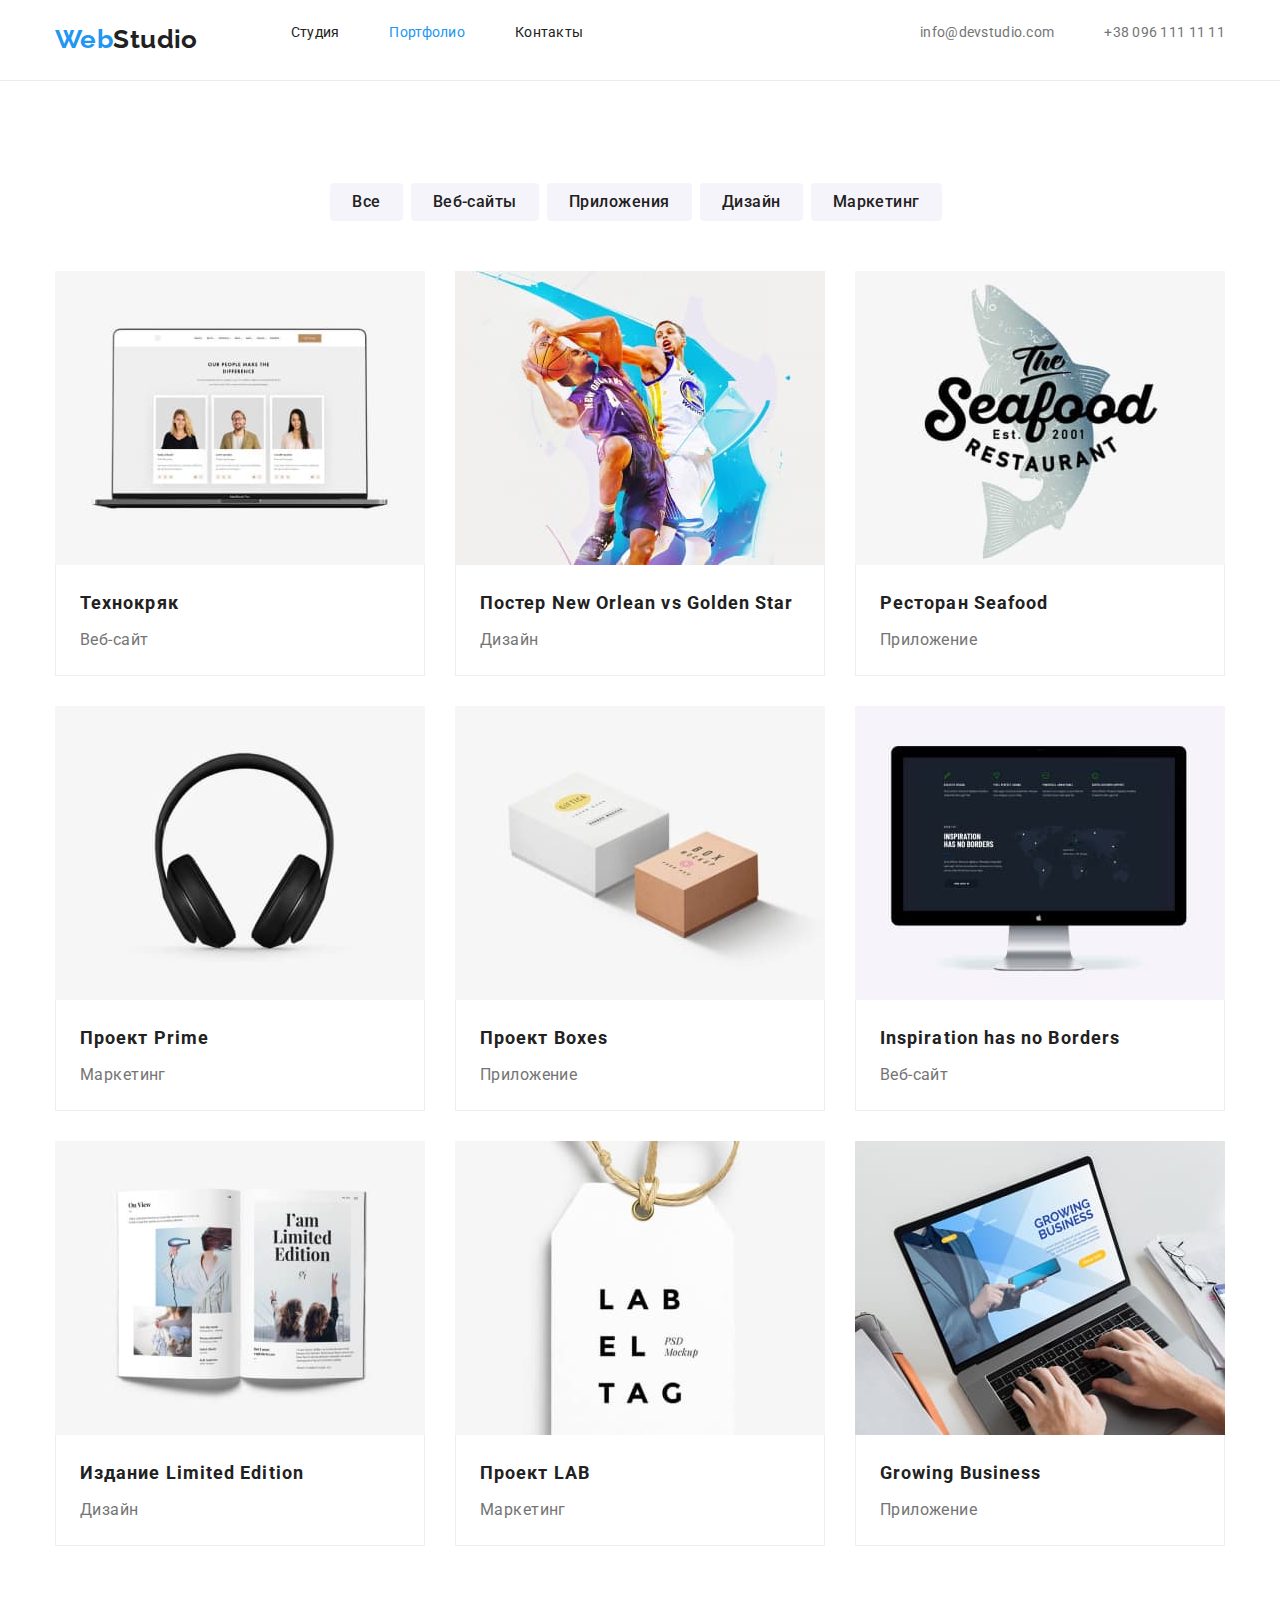
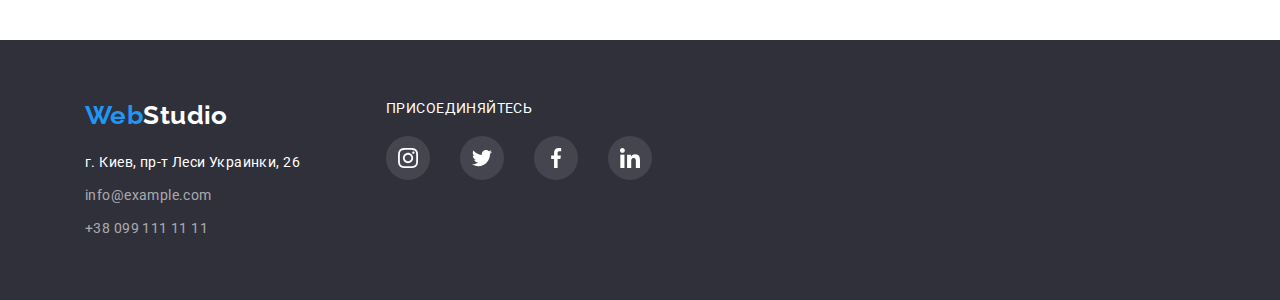
==== portfolio.html @ 3588bbca "вернула calc" ====
<!DOCTYPE html>
<html lang="ru">
  <head>
    <meta charset="UTF-8" />
    <meta name="viewport" content="width=device-width, initial-scale=1.0" />
    <title>WebStudio. Studio.</title>

    <!-- Подключаю шрифты проекта -->
    <link
      href="https://fonts.googleapis.com/css2?family=Raleway:wght@700&family=Roboto:wght@400;500;700;900&display=optional"
      rel="stylesheet"
    />

    <!-- Нормализатор из конспекта -->
    <link
      rel="stylesheet"
      href="https://cdnjs.cloudflare.com/ajax/libs/modern-normalize/0.7.0/modern-normalize.min.css"
    />

    <!-- Мой файл стилей -->
    <link rel="stylesheet" href="./css/styles.css" />
  </head>
  <body class="portfolio-page">
    <!--Верхняя линия-->
    <header class="section header">
      <div class="container flexbox">
        <nav class="studio-nav flexbox">
          <a href="" class="logo">
            <span class="logo-part-one">Web</span>Studio</a
          >

          <ul class="studio-list-page list flexbox">
            <li class="item">
              <a href="./index.html" class="link">Студия</a>
            </li>
            <li class="item">
              <a href="./portfolio.html" class="link current">Портфолио</a>
            </li>
            <li class="item">
              <a href="" class="link">Контакты</a>
            </li>
          </ul>
        </nav>
        <ul class="studio-list-contacts list flexbox">
          <li class="item">
            <a href="mailto:info@devstudio.com" class="link"
              >info@devstudio.com</a
            >
          </li>
          <li class="item">
            <a href="tel:+380961111111" class="link">+38 096 111 11 11</a>
          </li>
        </ul>
      </div>
    </header>
    <main>
      <section class="section portfolio">
        <!--  Позже скрыть заголовок этой секции-->
        <h1 class="nomargin">Портфолио</h1>
        <div class="container">
          <ul class="portfolio-filter list flexbox">
            <li><button type="button" class="button">Все</button></li>
            <li>
              <button type="button" class="button">Веб-сайты</button>
            </li>
            <li>
              <button type="button" class="button">Приложения</button>
            </li>
            <li><button type="button" class="button">Дизайн</button></li>
            <li>
              <button type="button" class="button">Маркетинг</button>
            </li>
          </ul>
          <!--Проекты-->
          <ul class="portfolio-list list flexbox">
            <li class="portfolio-card">
              <a href="" class="link">
                <div class="portfolio-card-image">
                  <img
                    src="./images/project1.jpg"
                    alt="Страница сайта Технокряк."
                    width="370"
                  />
                </div>
                <div class="portfolio-card-title">
                  <h2 class="title">Технокряк</h2>
                  <p class="text nomargin">Веб-сайт</p>
                </div>
              </a>
            </li>
            <li class="portfolio-card">
              <a href="" class="link">
                <div class="portfolio-card-image">
                  <img
                    src="./images/project2.jpg"
                    alt="Два игрока в баскетбол в прыжке."
                    width="370"
                  />
                </div>

                <div class="portfolio-card-title">
                  <h2 class="title">
                    Постер <span lang="en">New Orlean vs Golden Star</span>
                  </h2>

                  <p class="text nomargin">Дизайн</p>
                </div>
              </a>
            </li>
            <li class="portfolio-card">
              <a href="" class="link">
                <div class="portfolio-card-image">
                  <img
                    src="./images/project3.jpg"
                    alt="Логотип ресторана The Seafood."
                    width="370"
                  />
                </div>

                <div class="portfolio-card-title">
                  <h2 class="title">Ресторан <span lang="en">Seafood</span></h2>
                  <p class="text nomargin">Приложение</p>
                </div>
              </a>
            </li>
            <li class="portfolio-card">
              <a href="" class="link">
                <div class="portfolio-card-image">
                  <img src="./images/project4.jpg" alt="Наушники" width="370" />
                </div>

                <div class="portfolio-card-title">
                  <h2 class="title">Проект <span lang="en">Prime</span></h2>
                  <p class="text nomargin">Маркетинг</p>
                </div>
              </a>
            </li>
            <li class="portfolio-card">
              <a href="" class="link">
                <div class="portfolio-card-image">
                  <img
                    src="./images/project5.jpg"
                    alt="Две коробки."
                    width="370"
                  />
                </div>

                <div class="portfolio-card-title">
                  <h2 class="title">Проект <span lang="en">Boxes</span></h2>

                  <p class="text nomargin">Приложение</p>
                </div>
              </a>
            </li>
            <li class="portfolio-card">
              <a href="" class="link">
                <div class="portfolio-card-image">
                  <img
                    src="./images/project6.jpg"
                    alt="Компьютер."
                    width="370"
                  />
                </div>

                <div class="portfolio-card-title">
                  <h2 class="title" lang="en">Inspiration has no Borders</h2>
                  <p class="text nomargin">Веб-сайт</p>
                </div>
              </a>
            </li>
            <li class="portfolio-card">
              <a href="" class="link">
                <div class="portfolio-card-image">
                  <img
                    src="./images/project7.jpg"
                    alt="Разворот журнала."
                    width="370"
                  />
                </div>

                <div class="portfolio-card-title">
                  <h2 class="title">
                    Издание <span lang="en">Limited Edition</span>
                  </h2>
                  <p class="text nomargin">Дизайн</p>
                </div>
              </a>
            </li>
            <li class="portfolio-card">
              <a href="" class="link">
                <div class="portfolio-card-image">
                  <img src="./images/project8.jpg" alt="Бирка." width="370" />
                </div>

                <div class="portfolio-card-title">
                  <h2 class="title">Проект <span lang="en">LAB</span></h2>

                  <p class="text nomargin">Маркетинг</p>
                </div>
              </a>
            </li>
            <li class="portfolio-card">
              <a href="" class="link">
                <div class="portfolio-card-image">
                  <img
                    src="./images/project9.jpg"
                    alt="Ноутбук со стартовой страницей сайта"
                    width="370"
                  />
                </div>

                <div class="portfolio-card-title">
                  <h2 class="title" lang="en">Growing Business</h2>
                  <p class="text nomargin">Приложение</p>
                </div>
              </a>
            </li>
          </ul>
        </div>
      </section>
    </main>
    <footer class="section footer">
      <div class="container">
        <div class="footer-contacts">
          <a href="" class="logo link">
            <span class="logo-part-one">Web</span
            ><span class="logo-part-two">Studio</span></a
          >

          <address class="footer-address">
            <p class="address-mail">г. Киев, пр-т Леси Украинки, 26</p>
            <a href="mailto:info@example.com" class="address-email link"
              >info@example.com
            </a>
            <a href="tel:+380991111111" class="address-tel link"
              >+38 099 111 11 11</a
            >
          </address>
        </div>
        <div class="footer-social">
          <p class="nomargin text">Присоединяйтесь</p>
          <ul class="social-list list">
            <li class="sosial-item"></li>
            <li class="sosial-item"></li>
            <li class="sosial-item"></li>
            <li class="sosial-item"></li>
          </ul>
        </div>
      </div>
    </footer>
  </body>
</html>
---- css/styles.css ----
/* Делаю пока все во одном файле, позже по необходимости могу разделить на общий и постраничные файлы css */

/* текст цвет основной #757575 */
/* текст цвет заголовков #212121 */
/* текст цвет акцент #2196F3 */
/* текст цвет белый #FFFFFF*/
/* фон основной белый #FFFFFF */
/* фон серый  #F5F4FA */
/* фон акцент #2196F3 */
/* фон секции шапка, подвал #2F303A */
/* цвета логотипа #000000  #2196F3 #FFFFFF */

/* Шрифты: все normal
/* Roboto 400, 500, 700, 900  */
/* Raleway 700 */
/* letter-spacing: 0.03em общий текст*/
/* letter-spacing: 0.02em навигация  */
/* letter-spacing: 0.06em секция шапки */
:root {
  --text-main: #757575;
  --text-header: #212121;
  --text-accent: #2196f3;
  --text-white: #ffffff;
  --text-address: rgba(255, 255, 255, 0.6);
  --bgd-primary: #ffffff;
  --bgd-second: #f5f4fa;
  --bgd-accent: #2196f3;
  --bgd-border: #eeeeee;
  --bgd-line: #ececec;
  --bgd-header-footer: #2f303a;
  --bdg-social: rgba(255, 255, 255, 0.1);
}
/* Пока отдельно указала белый цвет  для фона и для текста */
/* Разные переменные, если нужно будет поменять переменную цвета текста, не затронет цвет фона и наоборот */

/* Общие параметры на страницах index.html, protfolio.html */

/* Убираем у всех img специфические зазоры */
img {
  display: block;
  max-width: 100%;
  height: auto;
}

/* Убираем символы списка и паддинги списков*/
.list {
  list-style: none;
  padding: 0px;
  margin: 0px;
}

/* Убираю подчеркивания под ссылками */
.link {
  text-decoration: none;
  margin: 0px;
}

/* Убираем марджины у списков, заголовков, ссылках, адресах по классу nomargin */
.nomargin,
.title {
  margin: 0px;
}

/* Параметры для контейнеров верхней линии */

.flexbox {
  display: flex;
  flex-wrap: wrap;
  /* align-items: center; */
  /* justify-content: space-between; */
}

/* Марджины для секций и центрирование */
.section {
  margin-left: auto;
  margin-right: auto;
  text-align: center;
}

/* Параметры основного контейнера макета */

.container {
  width: 1200px;
  margin-left: auto;
  margin-right: auto;
  padding-left: 15px;
  padding-right: 15px;

  /* outline: 2px solid tomato !important; */
}

/* Доп.параметры для контейнера футтера */
.footer {
  padding-top: 60px;
  padding-left: 60px;
}

/* Доп.параметры для контейнера шапки */
.header > .container {
  padding-top: 24px;
  padding-bottom: 25px;
}

/* Общие параметры для страниц index и portfolio */
.studio-page,
.portfolio-page {
  font-family: Roboto, sans-serif;
  font-style: normal;
  font-size: 14px;
  color: var(--text-main);
  letter-spacing: 0.03em;
}

/* Параметры фона секций шапка и подвал */
.primary,
.footer {
  background-color: var(--bgd-header-footer);
}

/* Паддинги для секций */
.features,
.team,
.portfolio {
  padding-top: 94px;
  padding-bottom: 94px;
}

/* Паддинг секции "Чем мы занимаемся" */
.activity {
  padding-bottom: 94px;
}
/*ставлю на 24px (высота заголовка h1) меньше верхний паддинг */
/* так как расстояние между секциями должно быть 94px и делаю цвет таких загоовков в цвет фона */
.portfolio {
  padding-top: 70px;
  border-top: 1px solid var(--bgd-line);
}
/* ставлю на 41px (высота заголовка h1) меньше верхний паддинг */
/* так как расстояние между секциями должно быть 94px  и делаю цвет таких загоовков в цвет фона */
.features {
  padding-top: 53px;
}

/* Есть линия на странице портфолио между Верхней линией и Шапкой, как ограничить ее длину без этого параметра */
.header,
.primary,
.team,
.footer,
.portfolio {
  max-width: 1600px;
}

/* Правый марджин между логотипом и ссылками на страницы в основном nav */
.studio-nav .logo {
  margin-right: 93px;
}

/* Правые марджины внутри списков из nav и списка контактов */
.studio-list-page > .item:not(:last-child),
.studio-list-contacts > .item:not(:last-child) {
  margin-right: 50px;
}

/* Параметры заголовков h2 страницы index.html*/
.title {
  color: var(--text-header);
  font-weight: bold;
  font-size: 36px;
  line-height: 1.16;
}

/* Параметры логотипа */
.logo {
  margin: 0px;
  font-family: Raleway, sans-serif;
  color: var(--text-header);
  font-weight: 700;
  font-size: 26px;
  line-height: 1.19;
  text-decoration: none;
}

/* Цвет первой части логотипа */
.logo-part-one {
  color: var(--text-accent);
}

/* Цвет второй части логотипа для футтера */
.logo-part-two {
  color: var(--text-white);
}

/* Параметры ссылок навигации по сайту */
.studio-list-page .link {
  color: var(--text-header);
}

/* Параметры ссылок для обратной связи */
.studio-list-contacts .link {
  color: var(--text-main);
}

/* Общие параметры для двух списков верхней линии */
.studio-list-page,
.studio-list-contacts {
  letter-spacing: 0.02em;
}

/*  hover и focus для ссылок навигации по сайту*/
.header .link.current,
.header .link:hover,
.header .link:focus {
  color: var(--text-accent);
}

/* Параметры секции Шапка */
.primary {
  margin-top: 0px;
  margin-bottom: 0px;
  padding: 200px 0px;

  height: 600px;
  background-image: linear-gradient(
      to right,
      rgba(47, 48, 58, 0.4),
      rgba(47, 48, 58, 0.4)
    ),
    url('../images/primary.jpg');
}

/* Параметры заголовка h1 на странице Studio */
.primary > .title {
  margin-bottom: 30px;

  color: var(--text-white);
  font-weight: 900;
  font-size: 44px;
  line-height: 1.36;
  letter-spacing: 0.06em;

  text-transform: uppercase;
}

/* Параметры кнопки в секции Шапка*/
.primary-button {
  padding: 10px;
  min-width: 200px;
  color: var(--text-white);
  font-family: inherit;
  font-weight: 700;
  font-size: 16px;
  line-height: 1.87;
  letter-spacing: 0.06em;

  border: none;
  border-radius: 4px;
  background-color: var(--bgd-accent);
  cursor: pointer;
}

.features-list,
.header .flexbox {
  justify-content: space-between;
}

/* Параметры заголовка h2 в секции Особенности для того, чтобы скрыть */
.features > .title {
  color: var(--text-white);
}

.features-card > .title {
  margin-bottom: 10px;

  color: var(--text-header);
  font-weight: bold;
  font-size: 14px;
  line-height: 1.14;
  text-transform: uppercase;
}

/* Параметры пункта списка Особенности */
.features-card {
  /* width: 270px; */
  width: calc((100% - 30px * 3) / 4);
  text-align: start;
  line-height: 1.71;
}
.features-card::before {
  display: block;
  content: '';
  height: 120px;
  margin-bottom: 30px;
  background-repeat: no-repeat;
  background-position: center;
  background-color: var(--bgd-second);
}

.features-card:nth-child(1)::before {
  background-image: url(../images/feature1.svg);
}
.features-card:nth-child(2)::before {
  background-image: url(../images/feature2.svg);
}
.features-card:nth-child(3)::before {
  background-image: url(../images/feature3.svg);
}
.features-card:nth-child(4)::before {
  background-image: url(../images/feature4.svg);
}

/* Параметры списка секции Чем мы занимаемся */
.activity-list {
  align-items: flex-end;
}

/* Параметры заголовка в секции Чем мы занимаемся */
.activity .title {
  margin-bottom: 50px;
}

/* Параметры пункта списка  в секции Чем мы занимаемся */
.activity-card {
  width: 370px;
  height: 294px;
}

.activity-card:not(:nth-child(3n)) {
  margin-right: 30px;
}

/* Параметры секции Наша команда */
.team {
  background-color: var(--bgd-second);
}

/* Параметры заголовка в секции Наша команда */
.team .title {
  margin-bottom: 50px;
}

/* Контейнер для подписей в пунктах - карточках Наша команда */
.team-card-title {
  padding-top: 30px;
  padding-bottom: 30px;
}

/* Параметры пунктов в списке секции Наша команда */
.team-card {
  width: calc((100% - 30px * 3) / 4);
  height: 368px;

  text-align: center;
  background-color: var(--bgd-primary);
  border-radius: 0px 0px 4px 4px;
}

.team-card:not(:nth-child(4n)) {
  margin-right: 30px;
}

/*Параметры заголовка под фото членов команды  */
.team-card-title > .title {
  margin-bottom: 10px;

  color: var(--text-header);
  font-weight: 500;
  font-size: 16px;
  line-height: 1.19;
}

/* Параметры для записи - должности члена команды */
.team-card-title > .text {
  color: var(--text-main);
  font-weight: normal;
  font-size: 16px;
  line-height: 1.19;
}

/* Футтер пока не делаю флексом, пока нет остального конента в нем */
/* Параметры для строк адреса */
.footer .container,
.social-list {
  display: flex;
}

.address-mail {
  margin-top: 0px;
  margin-bottom: 9px;

  color: var(--text-white);
  font-style: normal;
  font-weight: 400;
  line-height: 1.71;
}

.address-email,
.address-tel {
  display: block;

  color: var(--text-address);
  font-style: normal;
  font-weight: 400;
  line-height: 1.71;
}

.address-email {
  margin-bottom: 9px;
}
/* Паддинг для футтера */
.footer {
  padding-top: 60px;
  padding-bottom: 60px;
  text-align: start;
}

.footer .logo {
  display: block;
  margin-bottom: 20px;
}

.footer-contacts {
  min-width: 231px;
  margin-right: 70px;
}

.footer-social > .text {
  color: var(--text-white);
  text-transform: uppercase;
  margin-bottom: 20px;
}

.sosial-item::after {
  display: inline-block;
  margin-right: 30px;
  content: '';
  height: 44px;
  width: 44px;
  background-color: var(--bdg-social);
  border-radius: 50%;
  background-repeat: no-repeat;
  background-position: center;
}

.sosial-item:nth-child(1)::after {
  background-image: url(../images/instagram.svg);
}
.sosial-item:nth-child(2)::after {
  background-image: url(../images/twitter.svg);
}
.sosial-item:nth-child(3)::after {
  background-image: url(../images/facebook.svg);
}
.sosial-item:nth-child(4)::after {
  background-image: url(../images/linkedin.svg);
}

.sosial-item:not(:nth-last-child()) {
  margin-right: 10px;
}
/* Параметры для страницы портфолио */
.portfolio-filter {
  justify-content: center;
}

/* Делаю многострочный флекс-контейнер */
.portfolio-list {
  flex-wrap: wrap;
}

/* Марджины и паддинги для пунктов списка фильтров в верхней части секции Портфолио*/
.portfolio-filter {
  margin-bottom: 34px;
  margin-right: auto;
  margin-left: auto;
  padding-bottom: 16px;
  /* cursor: pointer; */
}

/* Марджины для сетки многострочного контейнера */
.portfolio-card:not(:nth-child(3n)) {
  margin-right: 30px;
}
.portfolio-card:not(:nth-last-child(-n + 3)) {
  margin-bottom: 30px;
}

/* Отностительные размеры для пуктов контейнера */
.portfolio-card {
  width: calc((100% - 2 * 30px) / 3);
  /* width: 370px; */
}

/* Параметры конопок-фильтров в портфолио  */
.portfolio-filter .button {
  align-items: flex-start;
  margin-right: 8px;
  padding: 6px 22px;

  color: var(--text-header);
  font-weight: 500;
  font-size: 16px;
  line-height: 1.62;
  letter-spacing: 0.03em;
  text-align: center;

  background-color: var(--bgd-second);
  border: none;
  border-radius: 4px;
  cursor: pointer;
}

.portfolio-filter .button:hover,
.portfolio-filter .button:focus {
  color: var(--text-white);
  background-color: var(--bgd-accent);
}

/* Заголовки под карточками в списке Портфолио */
.portfolio-card .title {
  margin-bottom: 4px;

  color: var(--text-header);
  font-weight: 700;
  font-size: 18px;
  line-height: 2;
  letter-spacing: 0.06em;
}

/* Скрываем заголовок секции Портфолио цветом в фон */
.portfolio h1 {
  color: var(--text-white);
}

/* Делаю бордер для части карточки */
.portfolio-card-title {
  padding: 20px 24px;
  border-right: 1px solid var(--bgd-border);
  border-bottom: 1px solid var(--bgd-border);
  border-left: 1px solid var(--bgd-border);

  text-align: left;
  /* outline: 2px solid red !important; */
}

/*  Параметры пунктов фильтров для портфолио */
.portfolio-card-title .text {
  color: var(--text-main);
  font-weight: 400;
  font-size: 16px;
  line-height: 1.87;
}

/* ...........Для тестирования.................. */
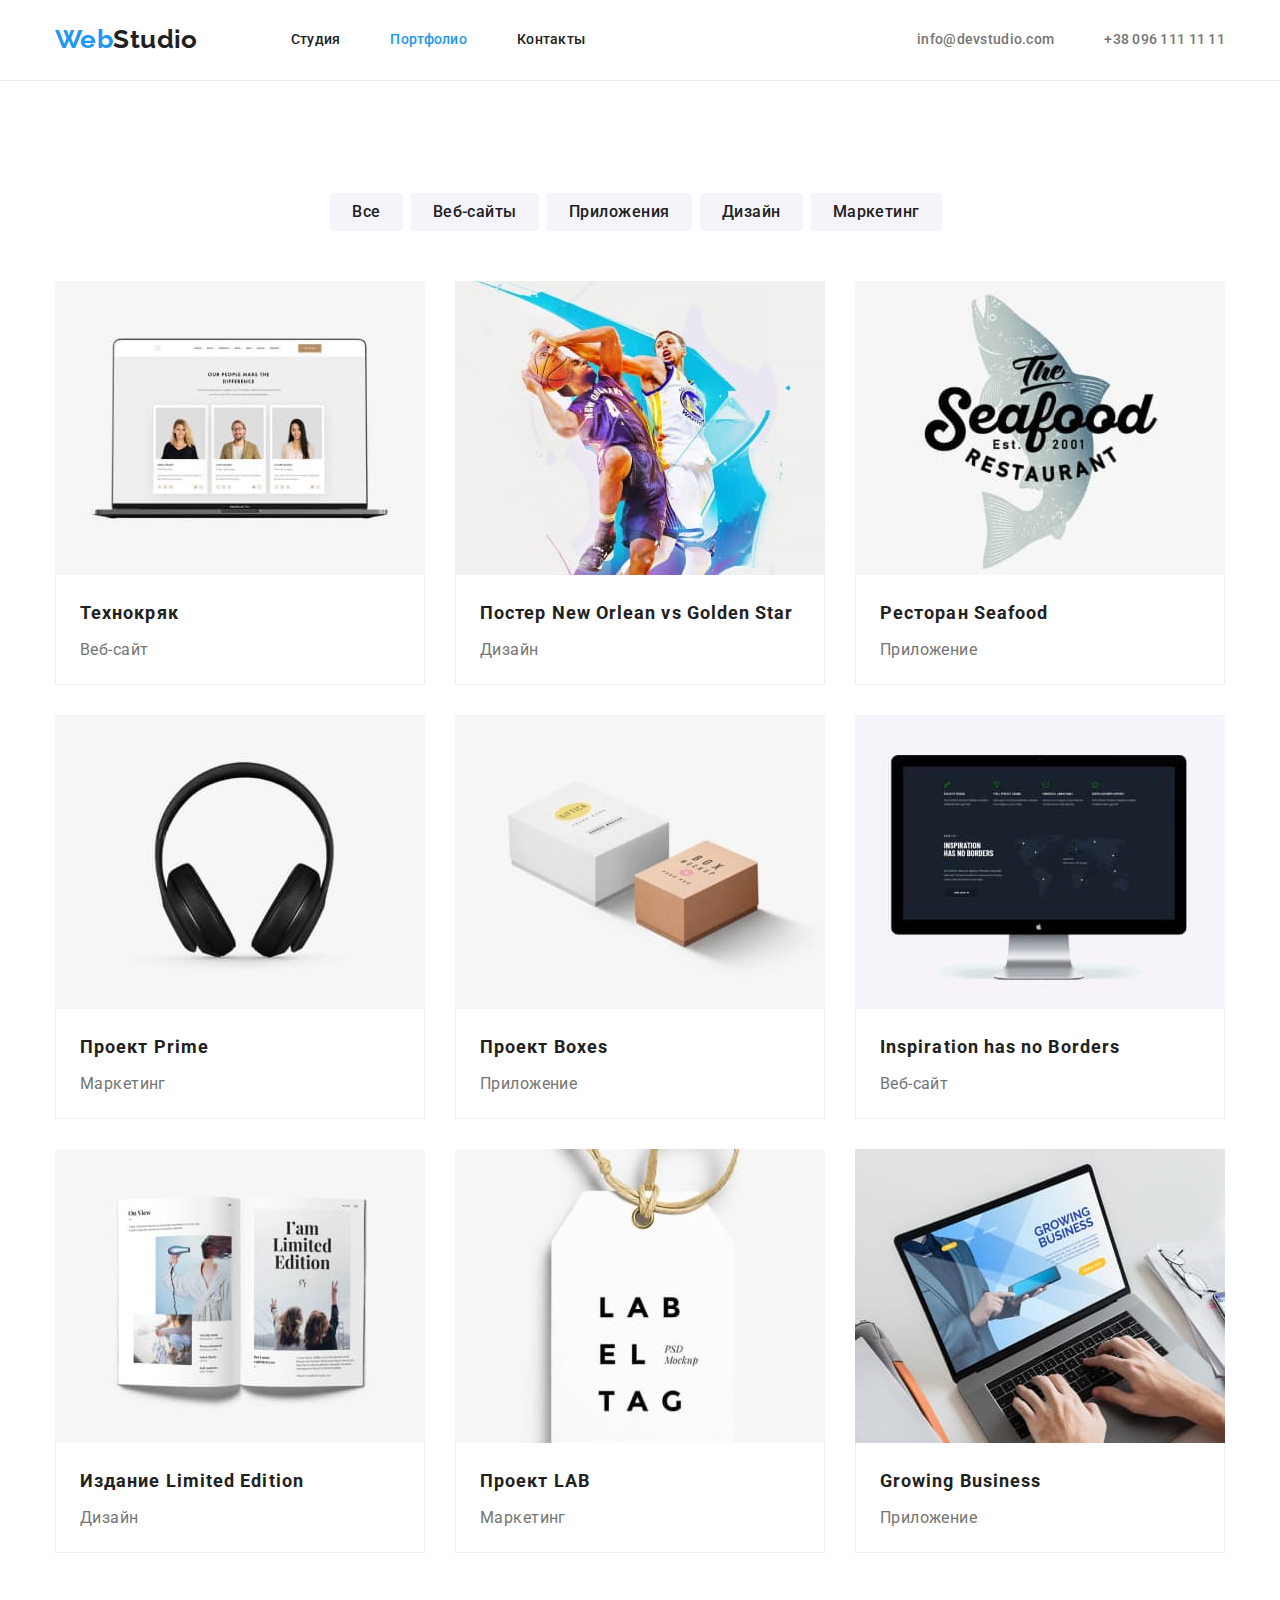
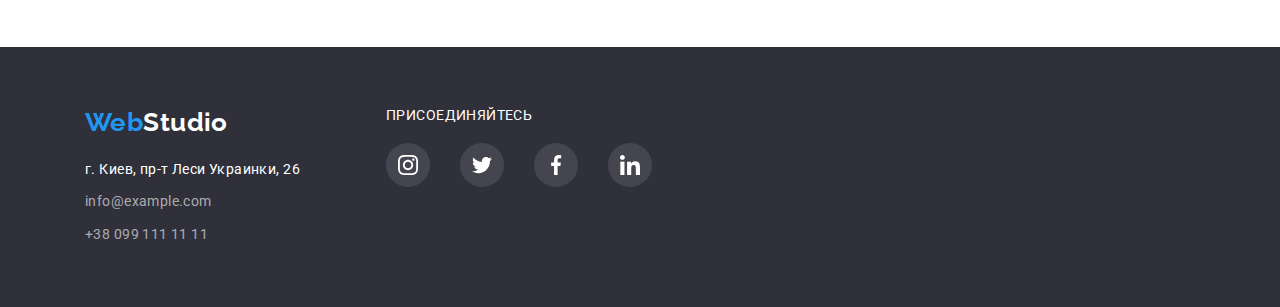
==== commit e14c899e: "убрала сбои в цетрировании при изменении  ширины контейнера" ====
--- a/portfolio.html
+++ b/portfolio.html
@@ -56,7 +56,7 @@
     <main>
       <section class="section portfolio">
         <!--  Позже скрыть заголовок этой секции-->
-        <h1 class="nomargin">Портфолио</h1>
+        <h1 class="title nomargin">Портфолио</h1>
         <div class="container">
           <ul class="portfolio-filter list flexbox">
             <li><button type="button" class="button">Все</button></li>
--- a/css/styles.css
+++ b/css/styles.css
@@ -66,8 +66,10 @@
 .flexbox {
   display: flex;
   flex-wrap: wrap;
-  /* align-items: center; */
-  /* justify-content: space-between; */
+}
+
+.header .flexbox {
+  align-items: center;
 }
 
 /* Марджины для секций и центрирование */
@@ -85,8 +87,6 @@
   margin-right: auto;
   padding-left: 15px;
   padding-right: 15px;
-
-  /* outline: 2px solid tomato !important; */
 }
 
 /* Доп.параметры для контейнера футтера */
@@ -141,13 +141,10 @@
   padding-top: 53px;
 }
 
-/* Есть линия на странице портфолио между Верхней линией и Шапкой, как ограничить ее длину без этого параметра */
-.header,
-.primary,
-.team,
-.footer,
-.portfolio {
+.background {
   max-width: 1600px;
+  margin-right: auto;
+  margin-left: auto;
 }
 
 /* Правый марджин между логотипом и ссылками на страницы в основном nav */
@@ -204,6 +201,7 @@
 .studio-list-page,
 .studio-list-contacts {
   letter-spacing: 0.02em;
+  font-weight: 500;
 }
 
 /*  hover и focus для ссылок навигации по сайту*/
@@ -214,7 +212,7 @@
 }
 
 /* Параметры секции Шапка */
-.primary {
+.background {
   margin-top: 0px;
   margin-bottom: 0px;
   padding: 200px 0px;
@@ -229,7 +227,7 @@
 }
 
 /* Параметры заголовка h1 на странице Studio */
-.primary > .title {
+.primary .title {
   margin-bottom: 30px;
 
   color: var(--text-white);
@@ -242,7 +240,7 @@
 }
 
 /* Параметры кнопки в секции Шапка*/
-.primary-button {
+.primary .button {
   padding: 10px;
   min-width: 200px;
   color: var(--text-white);
@@ -319,9 +317,12 @@
 }
 
 /* Параметры пункта списка  в секции Чем мы занимаемся */
+/* Делаю центрирование img в div, важно при использовании*/
+/* calc для изменения ширины основного контейнера */
 .activity-card {
-  width: 370px;
-  height: 294px;
+  display: flex;
+  justify-content: center;
+  width: calc((100% - 30px * 2) / 3);
 }
 
 .activity-card:not(:nth-child(3n)) {
@@ -334,10 +335,14 @@
 }
 
 /* Параметры заголовка в секции Наша команда */
-.team .title {
+.team .containter > .title {
   margin-bottom: 50px;
 }
 
+.team-card-image {
+  display: flex;
+  justify-content: center;
+}
 /* Контейнер для подписей в пунктах - карточках Наша команда */
 .team-card-title {
   padding-top: 30px;
@@ -347,8 +352,6 @@
 /* Параметры пунктов в списке секции Наша команда */
 .team-card {
   width: calc((100% - 30px * 3) / 4);
-  height: 368px;
-
   text-align: center;
   background-color: var(--bgd-primary);
   border-radius: 0px 0px 4px 4px;
@@ -376,8 +379,6 @@
   line-height: 1.19;
 }
 
-/* Футтер пока не делаю флексом, пока нет остального конента в нем */
-/* Параметры для строк адреса */
 .footer .container,
 .social-list {
   display: flex;
@@ -476,20 +477,6 @@
   /* cursor: pointer; */
 }
 
-/* Марджины для сетки многострочного контейнера */
-.portfolio-card:not(:nth-child(3n)) {
-  margin-right: 30px;
-}
-.portfolio-card:not(:nth-last-child(-n + 3)) {
-  margin-bottom: 30px;
-}
-
-/* Отностительные размеры для пуктов контейнера */
-.portfolio-card {
-  width: calc((100% - 2 * 30px) / 3);
-  /* width: 370px; */
-}
-
 /* Параметры конопок-фильтров в портфолио  */
 .portfolio-filter .button {
   align-items: flex-start;
@@ -515,6 +502,21 @@
   background-color: var(--bgd-accent);
 }
 
+/* Марджины для сетки многострочного контейнера */
+.portfolio-card:not(:nth-child(3n)) {
+  margin-right: 30px;
+}
+.portfolio-card:not(:nth-last-child(-n + 3)) {
+  margin-bottom: 30px;
+}
+
+/* Размеры для карточки портфолио */
+/* Без фиксированной высоты при добавлении новой карточки меняется размер в последнем ряду */
+.portfolio-card {
+  width: calc((100% - 2 * 30px) / 3);
+  height: 404px;
+}
+
 /* Заголовки под карточками в списке Портфолио */
 .portfolio-card .title {
   margin-bottom: 4px;
@@ -527,8 +529,15 @@
 }
 
 /* Скрываем заголовок секции Портфолио цветом в фон */
-.portfolio h1 {
-  color: var(--text-white);
+.portfolio > .title {
+  color: var(--text-white);
+}
+
+/* Делаю центрирование img в div, важно при использовании calc для изменения
+ ширины основного контейнера */
+.portfolio-card-image {
+  display: flex;
+  justify-content: center;
 }
 
 /* Делаю бордер для части карточки */
@@ -539,7 +548,6 @@
   border-left: 1px solid var(--bgd-border);
 
   text-align: left;
-  /* outline: 2px solid red !important; */
 }
 
 /*  Параметры пунктов фильтров для портфолио */
@@ -551,3 +559,11 @@
 }
 
 /* ...........Для тестирования.................. */
+
+/* .container,
+.features-card,
+.team-card,
+.activity-card,
+.portfolio-card {
+  outline: 2px solid green !important;
+} */
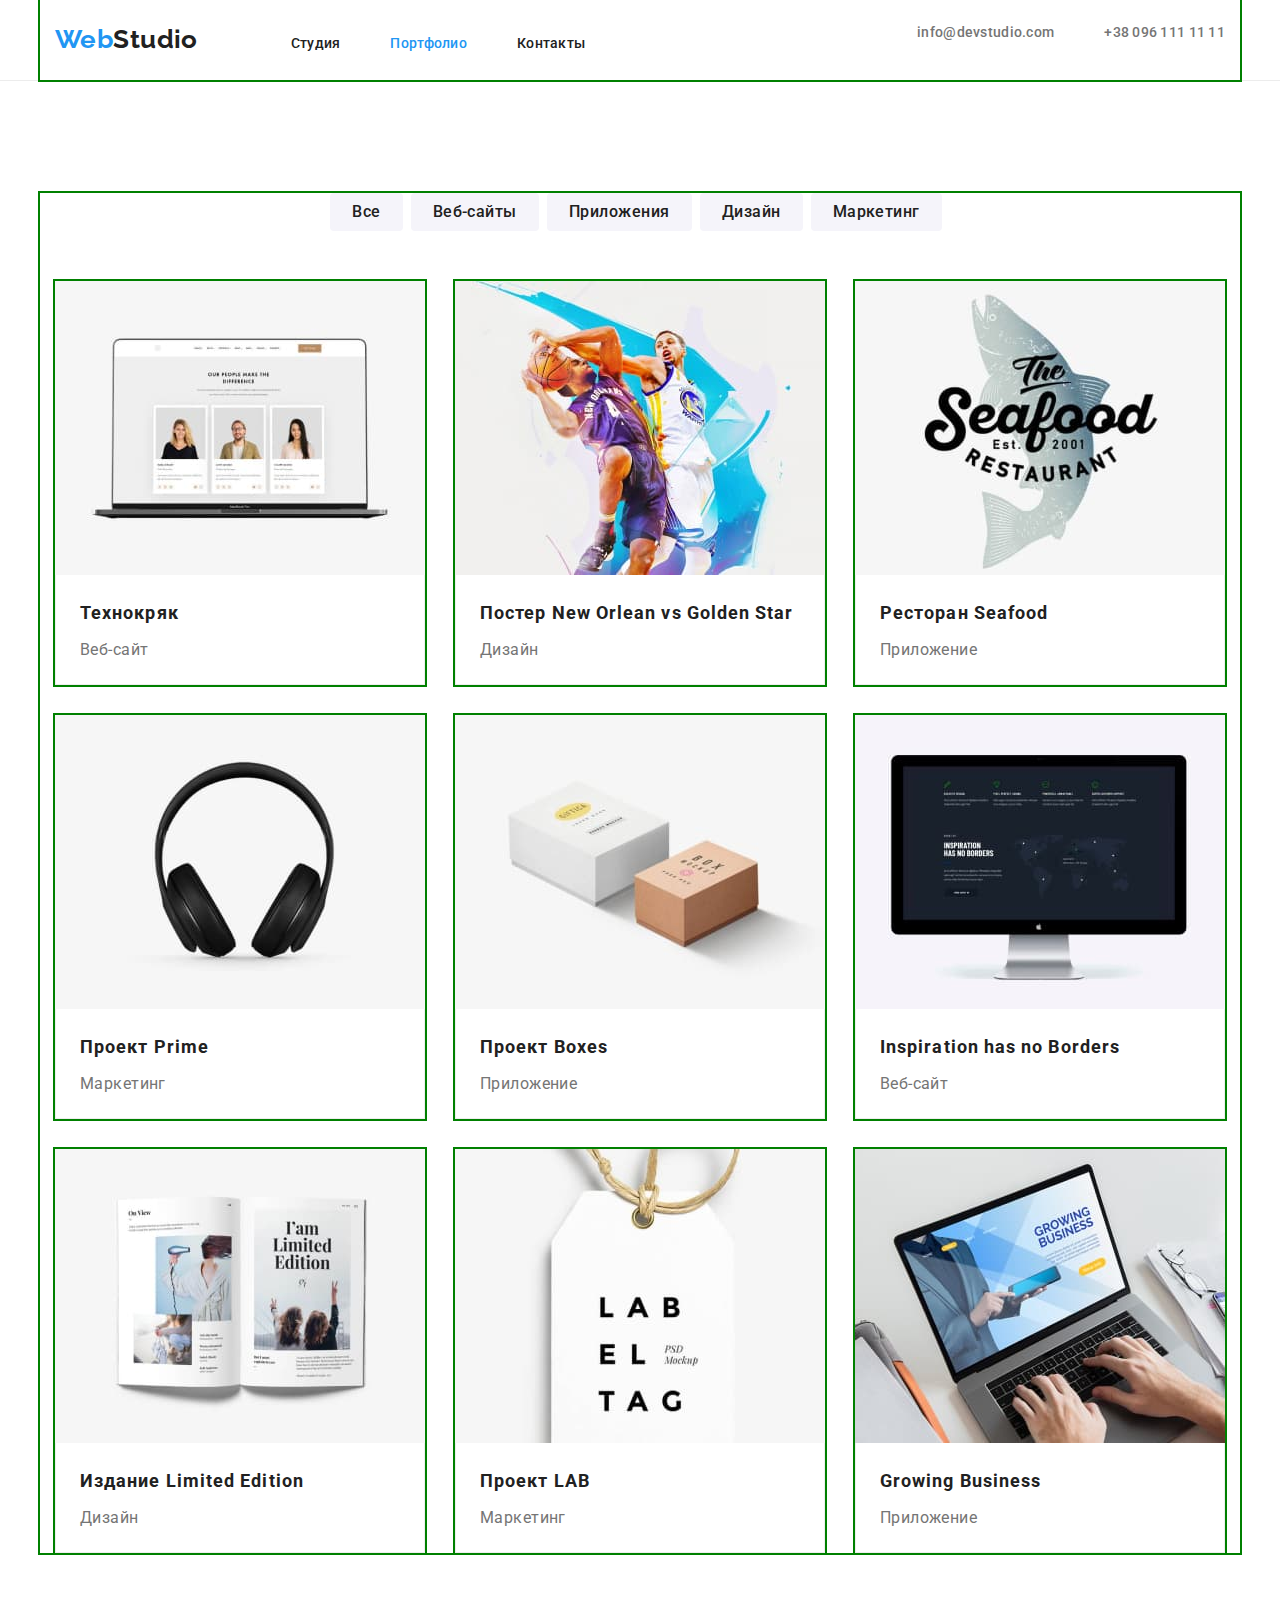
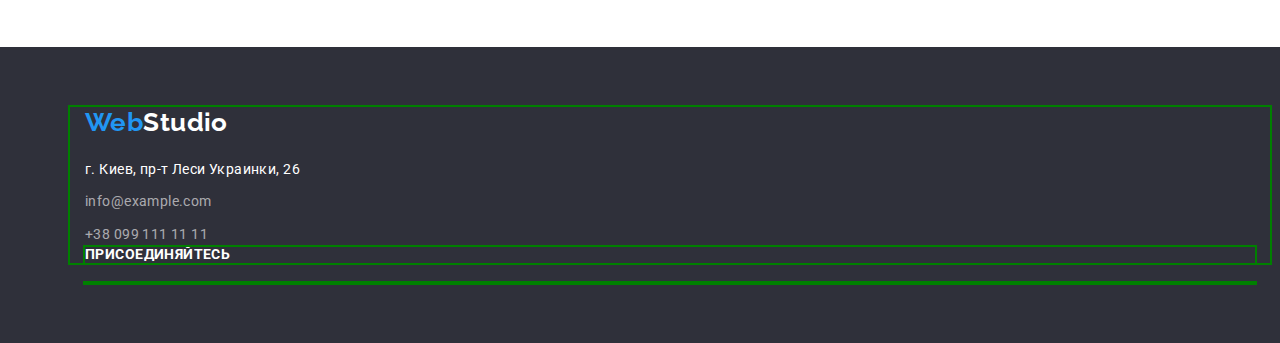
==== commit 17fbb62a: "часть векторной графики" ====
--- a/portfolio.html
+++ b/portfolio.html
@@ -72,7 +72,7 @@
             </li>
           </ul>
           <!--Проекты-->
-          <ul class="portfolio-list list flexbox">
+          <ul class="list portfolio-list flexbox wrap">
             <li class="portfolio-card">
               <a href="" class="link">
                 <div class="portfolio-card-image">
@@ -240,10 +240,10 @@
         <div class="footer-social">
           <p class="nomargin text">Присоединяйтесь</p>
           <ul class="social-list list">
-            <li class="sosial-item"></li>
-            <li class="sosial-item"></li>
-            <li class="sosial-item"></li>
-            <li class="sosial-item"></li>
+            <li class="social-item"></li>
+            <li class="social-item"></li>
+            <li class="social-item"></li>
+            <li class="social-item"></li>
           </ul>
         </div>
       </div>
--- a/css/styles.css
+++ b/css/styles.css
@@ -29,6 +29,8 @@
   --bgd-line: #ececec;
   --bgd-header-footer: #2f303a;
   --bdg-social: rgba(255, 255, 255, 0.1);
+  --bgd-icon: #afb1b8;
+  --bgd-footer-icon: rgba(255, 255, 255, 0.1);
 }
 /* Пока отдельно указала белый цвет  для фона и для текста */
 /* Разные переменные, если нужно будет поменять переменную цвета текста, не затронет цвет фона и наоборот */
@@ -65,10 +67,13 @@
 
 .flexbox {
   display: flex;
+}
+
+.wrap {
   flex-wrap: wrap;
 }
 
-.header .flexbox {
+.topline.flexbox {
   align-items: center;
 }
 
@@ -120,6 +125,7 @@
 /* Паддинги для секций */
 .features,
 .team,
+.clients,
 .portfolio {
   padding-top: 94px;
   padding-bottom: 94px;
@@ -150,6 +156,10 @@
 /* Правый марджин между логотипом и ссылками на страницы в основном nav */
 .studio-nav .logo {
   margin-right: 93px;
+}
+
+.studio-nav {
+  align-items: baseline;
 }
 
 /* Правые марджины внутри списков из nav и списка контактов */
@@ -197,6 +207,22 @@
   color: var(--text-main);
 }
 
+.contact-mail-icon {
+  margin-right: 10px;
+  width: 16px;
+  height: 12px;
+}
+
+.contact-tell-icon {
+  margin-right: 10px;
+  width: 10px;
+  height: 16px;
+}
+
+.studio-list-contacts .link {
+  align-items: center;
+}
+
 /* Общие параметры для двух списков верхней линии */
 .studio-list-page,
 .studio-list-contacts {
@@ -209,6 +235,7 @@
 .header .link:hover,
 .header .link:focus {
   color: var(--text-accent);
+  --color1: var(--text-accent);
 }
 
 /* Параметры секции Шапка */
@@ -320,7 +347,6 @@
 /* Делаю центрирование img в div, важно при использовании*/
 /* calc для изменения ширины основного контейнера */
 .activity-card {
-  display: flex;
   justify-content: center;
   width: calc((100% - 30px * 2) / 3);
 }
@@ -335,12 +361,11 @@
 }
 
 /* Параметры заголовка в секции Наша команда */
-.team .containter > .title {
+.team > .container > .title {
   margin-bottom: 50px;
 }
 
 .team-card-image {
-  display: flex;
   justify-content: center;
 }
 /* Контейнер для подписей в пунктах - карточках Наша команда */
@@ -379,9 +404,30 @@
   line-height: 1.19;
 }
 
-.footer .container,
-.social-list {
-  display: flex;
+.clients .title {
+  margin-bottom: 50px;
+}
+
+.clients-list > .item {
+  display: block;
+  width: calc((100% - 30px * 5) / 6);
+  height: 90px;
+  border: 1px solid var(--bgd-icon);
+  box-sizing: border-box;
+  border-radius: 4px;
+}
+
+.clients-list .item:not(:nth-child(6n)) {
+  margin-right: 30px;
+}
+
+.client-icon {
+  width: 170px;
+  height: 90px;
+}
+
+.client-icon:hover {
+  --color3: var(--text-accent);
 }
 
 .address-mail {
@@ -407,6 +453,12 @@
 .address-email {
   margin-bottom: 9px;
 }
+
+/* цетрирование по вертикали для футтера */
+.footer .flexbox {
+  align-items: baseline;
+}
+
 /* Паддинг для футтера */
 .footer {
   padding-top: 60px;
@@ -427,45 +479,30 @@
 .footer-social > .text {
   color: var(--text-white);
   text-transform: uppercase;
+  font-weight: 700;
+  line-height: 1.14;
+
   margin-bottom: 20px;
 }
 
-.sosial-item::after {
-  display: inline-block;
-  margin-right: 30px;
-  content: '';
+.social-item:not(:nth-child(4n)) {
+  margin-right: 10px;
+}
+
+.social-icon {
+  width: 44px;
   height: 44px;
-  width: 44px;
-  background-color: var(--bdg-social);
-  border-radius: 50%;
-  background-repeat: no-repeat;
-  background-position: center;
-}
-
-.sosial-item:nth-child(1)::after {
-  background-image: url(../images/instagram.svg);
-}
-.sosial-item:nth-child(2)::after {
-  background-image: url(../images/twitter.svg);
-}
-.sosial-item:nth-child(3)::after {
-  background-image: url(../images/facebook.svg);
-}
-.sosial-item:nth-child(4)::after {
-  background-image: url(../images/linkedin.svg);
-}
-
-.sosial-item:not(:nth-last-child()) {
-  margin-right: 10px;
+  --color2: var(--bgd-footer-icon);
+  --color3: var(--text-white);
+}
+
+.social-icon:hover {
+  --color2: var(--bgd-accent);
+  --color3: var(--text-white);
 }
 /* Параметры для страницы портфолио */
 .portfolio-filter {
   justify-content: center;
-}
-
-/* Делаю многострочный флекс-контейнер */
-.portfolio-list {
-  flex-wrap: wrap;
 }
 
 /* Марджины и паддинги для пунктов списка фильтров в верхней части секции Портфолио*/
@@ -560,10 +597,12 @@
 
 /* ...........Для тестирования.................. */
 
-/* .container,
+.container,
 .features-card,
 .team-card,
 .activity-card,
-.portfolio-card {
+.portfolio-card,
+.social-item,
+.footer-social {
   outline: 2px solid green !important;
-} */
+}
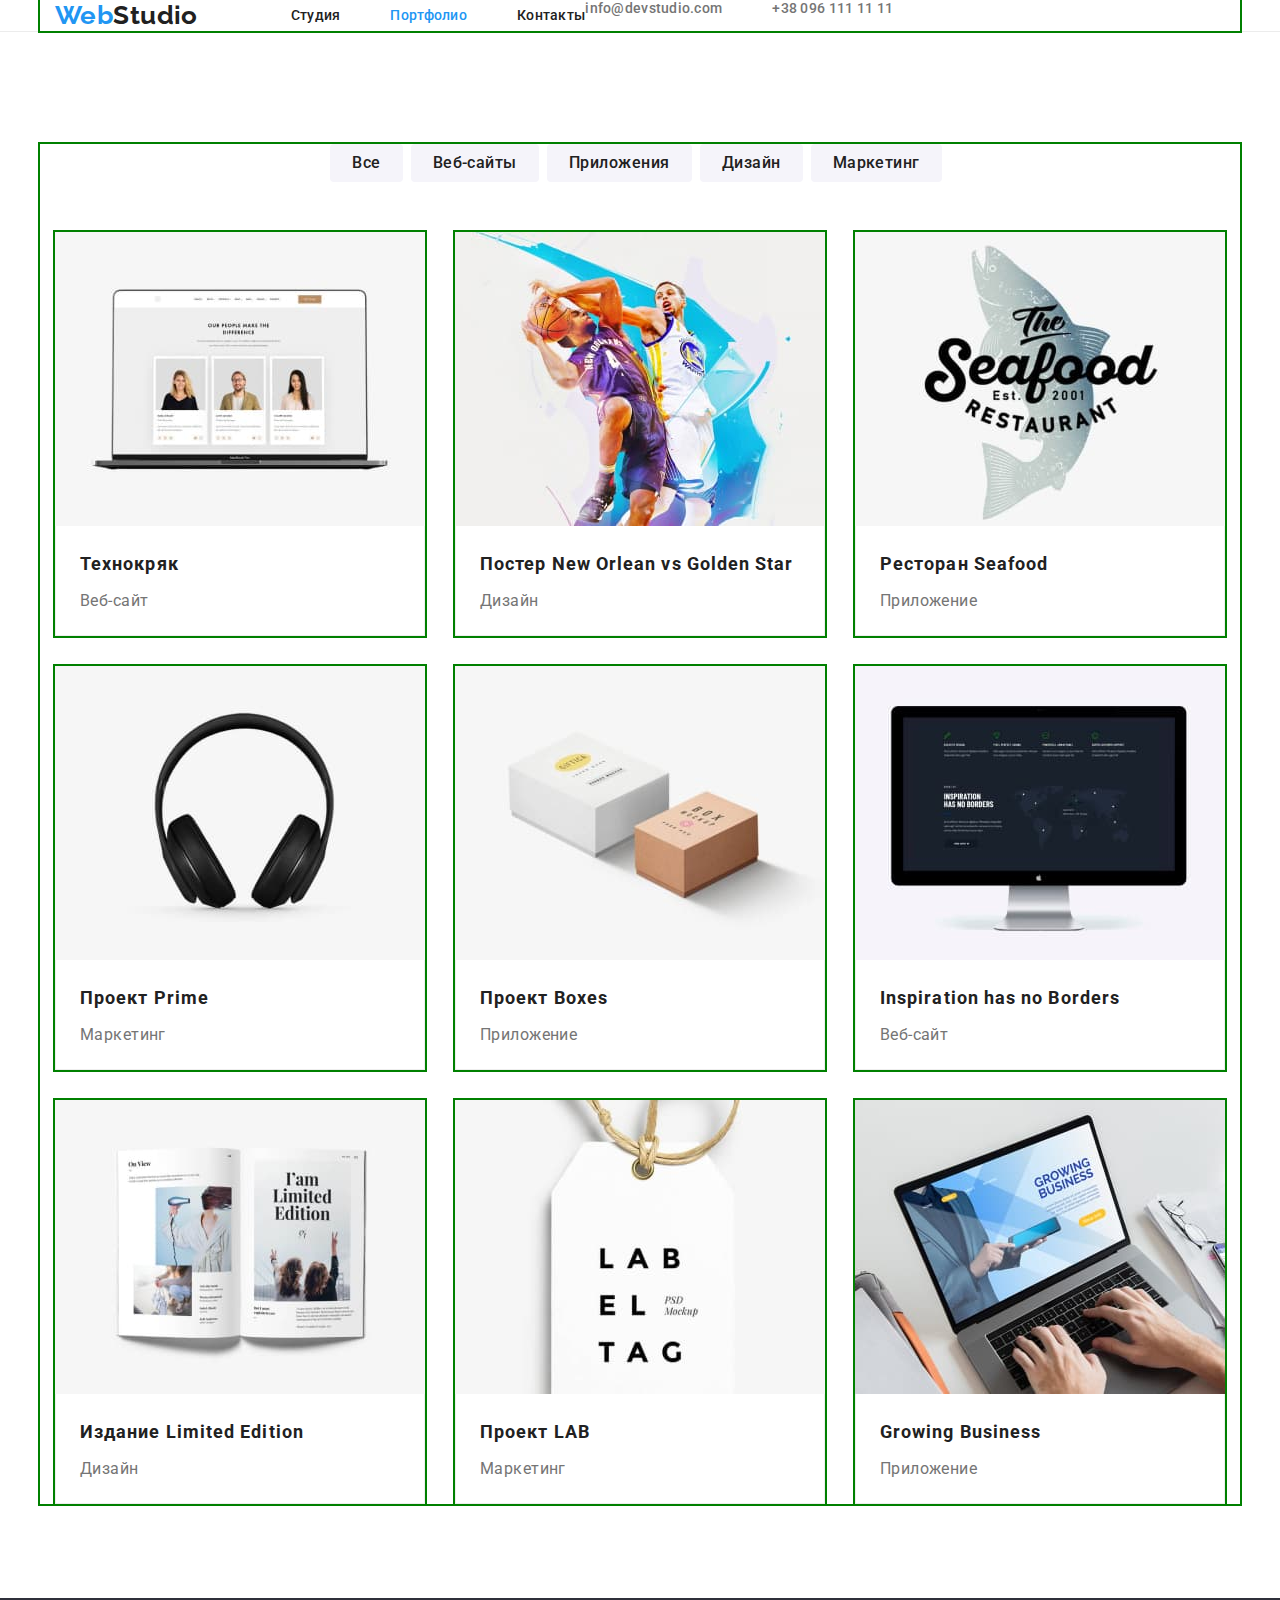
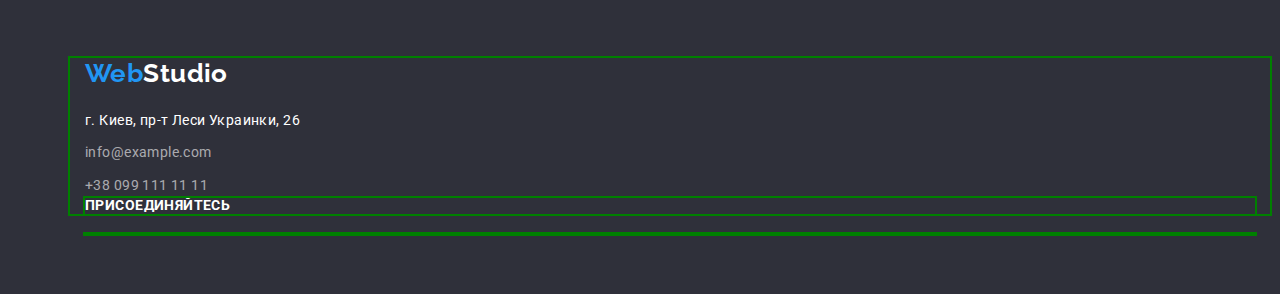
==== commit ee7966a8: "новый спрайт" ====
--- a/portfolio.html
+++ b/portfolio.html
@@ -77,7 +77,7 @@
               <a href="" class="link">
                 <div class="portfolio-card-image">
                   <img
-                    src="./images/project1.jpg"
+                    src="./images/project-1.jpg"
                     alt="Страница сайта Технокряк."
                     width="370"
                   />
@@ -92,7 +92,7 @@
               <a href="" class="link">
                 <div class="portfolio-card-image">
                   <img
-                    src="./images/project2.jpg"
+                    src="./images/project-2.jpg"
                     alt="Два игрока в баскетбол в прыжке."
                     width="370"
                   />
@@ -111,7 +111,7 @@
               <a href="" class="link">
                 <div class="portfolio-card-image">
                   <img
-                    src="./images/project3.jpg"
+                    src="./images/project-3.jpg"
                     alt="Логотип ресторана The Seafood."
                     width="370"
                   />
@@ -126,7 +126,11 @@
             <li class="portfolio-card">
               <a href="" class="link">
                 <div class="portfolio-card-image">
-                  <img src="./images/project4.jpg" alt="Наушники" width="370" />
+                  <img
+                    src="./images/project-4.jpg"
+                    alt="Наушники"
+                    width="370"
+                  />
                 </div>
 
                 <div class="portfolio-card-title">
@@ -139,7 +143,7 @@
               <a href="" class="link">
                 <div class="portfolio-card-image">
                   <img
-                    src="./images/project5.jpg"
+                    src="./images/project-5.jpg"
                     alt="Две коробки."
                     width="370"
                   />
@@ -156,7 +160,7 @@
               <a href="" class="link">
                 <div class="portfolio-card-image">
                   <img
-                    src="./images/project6.jpg"
+                    src="./images/project-6.jpg"
                     alt="Компьютер."
                     width="370"
                   />
@@ -172,7 +176,7 @@
               <a href="" class="link">
                 <div class="portfolio-card-image">
                   <img
-                    src="./images/project7.jpg"
+                    src="./images/project-7.jpg"
                     alt="Разворот журнала."
                     width="370"
                   />
@@ -189,7 +193,7 @@
             <li class="portfolio-card">
               <a href="" class="link">
                 <div class="portfolio-card-image">
-                  <img src="./images/project8.jpg" alt="Бирка." width="370" />
+                  <img src="./images/project-8.jpg" alt="Бирка." width="370" />
                 </div>
 
                 <div class="portfolio-card-title">
@@ -203,7 +207,7 @@
               <a href="" class="link">
                 <div class="portfolio-card-image">
                   <img
-                    src="./images/project9.jpg"
+                    src="./images/project-9.jpg"
                     alt="Ноутбук со стартовой страницей сайта"
                     width="370"
                   />
--- a/css/styles.css
+++ b/css/styles.css
@@ -63,18 +63,12 @@
   margin: 0px;
 }
 
-/* Параметры для контейнеров верхней линии */
-
 .flexbox {
   display: flex;
 }
 
 .wrap {
   flex-wrap: wrap;
-}
-
-.topline.flexbox {
-  align-items: center;
 }
 
 /* Марджины для секций и центрирование */
@@ -85,7 +79,6 @@
 }
 
 /* Параметры основного контейнера макета */
-
 .container {
   width: 1200px;
   margin-left: auto;
@@ -98,12 +91,6 @@
 .footer {
   padding-top: 60px;
   padding-left: 60px;
-}
-
-/* Доп.параметры для контейнера шапки */
-.header > .container {
-  padding-top: 24px;
-  padding-bottom: 25px;
 }
 
 /* Общие параметры для страниц index и portfolio */
@@ -153,13 +140,19 @@
   margin-left: auto;
 }
 
+.topline {
+  align-items: center;
+  justify-content: space-between;
+  padding-top: 24px;
+  padding-bottom: 25px;
+}
 /* Правый марджин между логотипом и ссылками на страницы в основном nav */
 .studio-nav .logo {
   margin-right: 93px;
 }
 
 .studio-nav {
-  align-items: baseline;
+  align-items: center;
 }
 
 /* Правые марджины внутри списков из nav и списка контактов */
@@ -283,8 +276,7 @@
   cursor: pointer;
 }
 
-.features-list,
-.header .flexbox {
+.features-list {
   justify-content: space-between;
 }
 
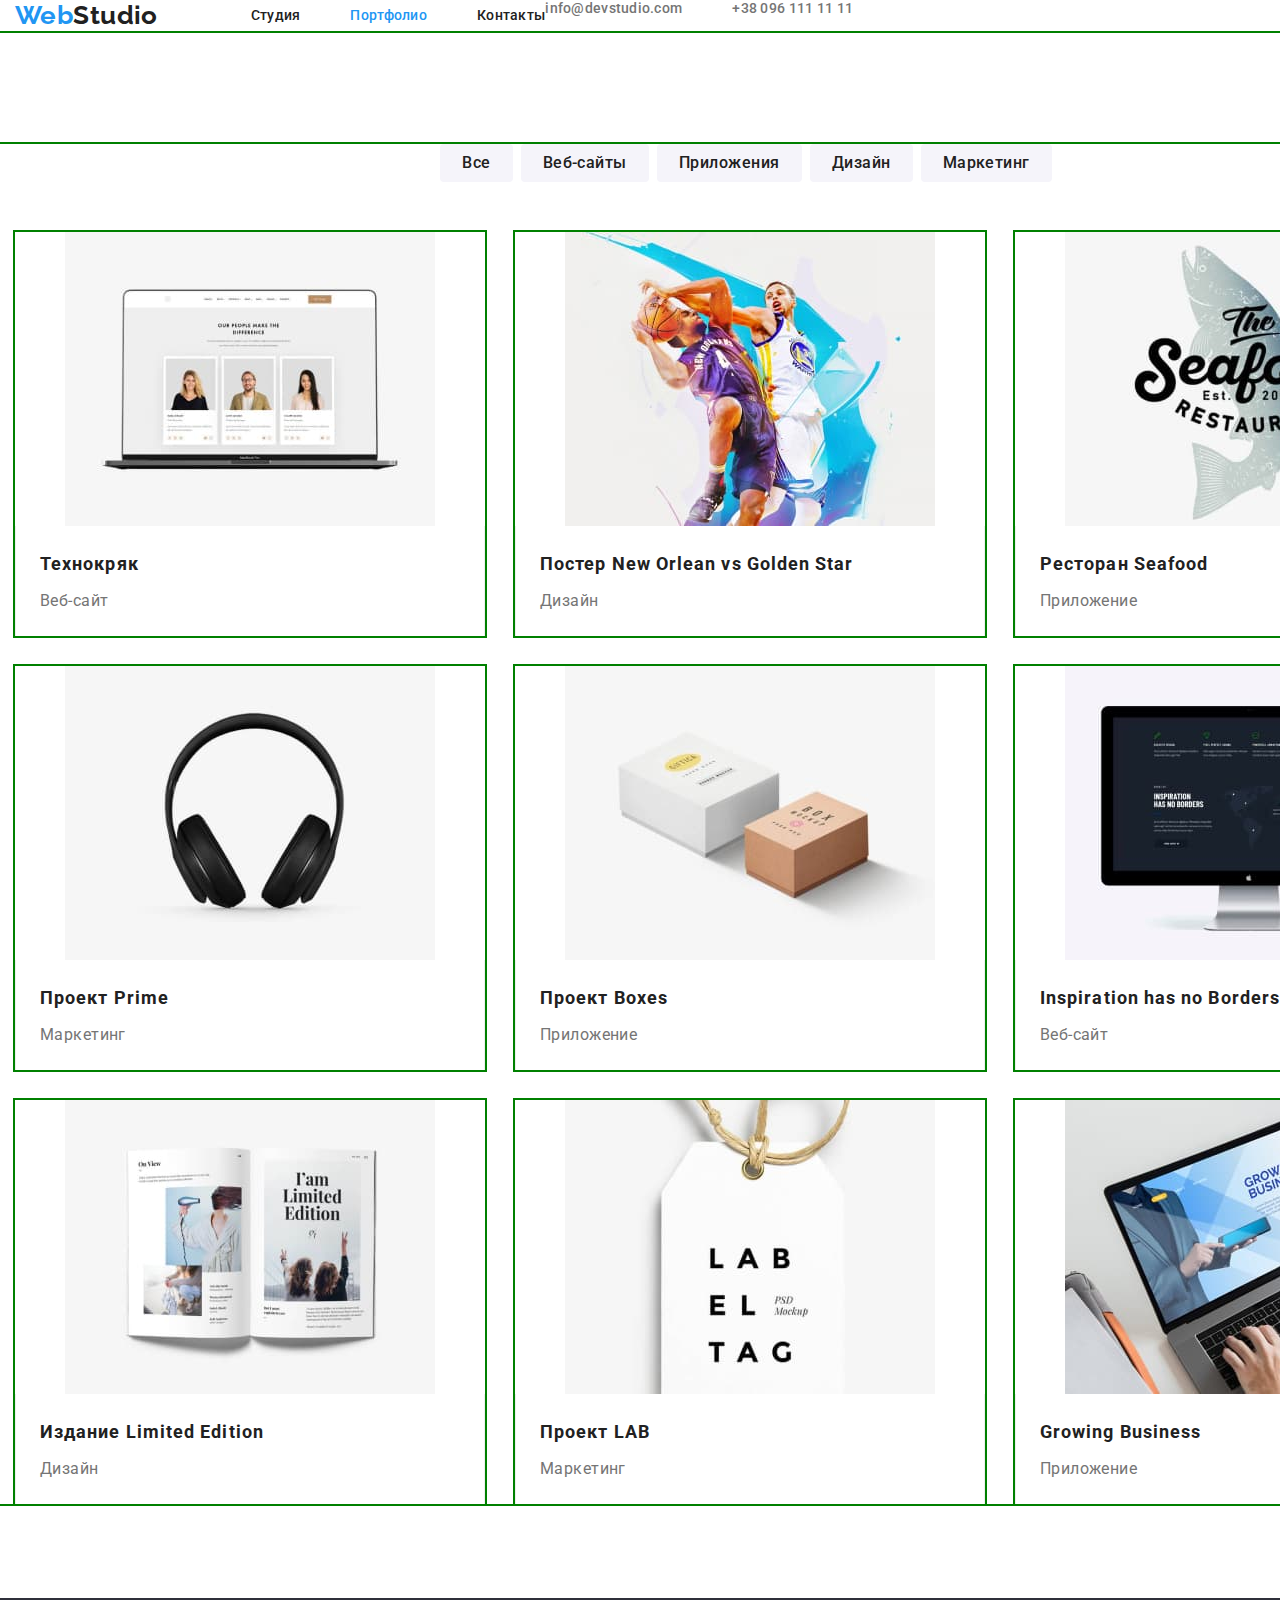
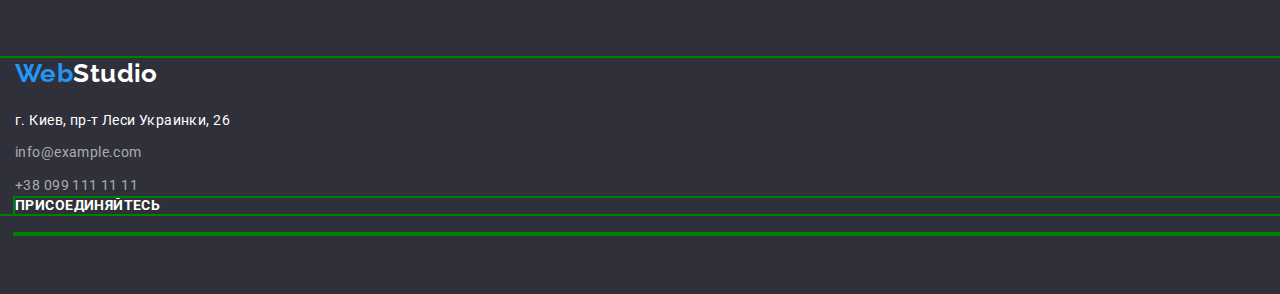
==== commit d1fa78b3: "все вектора" ====
--- a/portfolio.html
+++ b/portfolio.html
@@ -25,7 +25,7 @@
     <header class="section header">
       <div class="container flexbox">
         <nav class="studio-nav flexbox">
-          <a href="" class="logo">
+          <a href="" class="link logo">
             <span class="logo-part-one">Web</span>Studio</a
           >
 
--- a/css/styles.css
+++ b/css/styles.css
@@ -80,17 +80,11 @@
 
 /* Параметры основного контейнера макета */
 .container {
-  width: 1200px;
+  width: 1500px;
   margin-left: auto;
   margin-right: auto;
   padding-left: 15px;
   padding-right: 15px;
-}
-
-/* Доп.параметры для контейнера футтера */
-.footer {
-  padding-top: 60px;
-  padding-left: 60px;
 }
 
 /* Общие параметры для страниц index и portfolio */
@@ -171,13 +165,11 @@
 
 /* Параметры логотипа */
 .logo {
-  margin: 0px;
   font-family: Raleway, sans-serif;
   color: var(--text-header);
   font-weight: 700;
   font-size: 26px;
   line-height: 1.19;
-  text-decoration: none;
 }
 
 /* Цвет первой части логотипа */
@@ -228,7 +220,7 @@
 .header .link:hover,
 .header .link:focus {
   color: var(--text-accent);
-  --color1: var(--text-accent);
+  --color3: var(--text-accent);
 }
 
 /* Параметры секции Шапка */
@@ -302,29 +294,19 @@
   text-align: start;
   line-height: 1.71;
 }
-.features-card::before {
-  display: block;
-  content: '';
-  height: 120px;
+
+.features-image {
+  background-color: var(--bgd-second);
   margin-bottom: 30px;
-  background-repeat: no-repeat;
-  background-position: center;
-  background-color: var(--bgd-second);
-}
-
-.features-card:nth-child(1)::before {
-  background-image: url(../images/feature1.svg);
-}
-.features-card:nth-child(2)::before {
-  background-image: url(../images/feature2.svg);
-}
-.features-card:nth-child(3)::before {
-  background-image: url(../images/feature3.svg);
-}
-.features-card:nth-child(4)::before {
-  background-image: url(../images/feature4.svg);
-}
-
+  padding-top: 25px;
+  padding-bottom: 25px;
+  text-align: center;
+}
+
+.features-icon {
+  width: 70px;
+  height: 70px;
+}
 /* Параметры списка секции Чем мы занимаемся */
 .activity-list {
   align-items: flex-end;
@@ -368,8 +350,10 @@
 
 /* Параметры пунктов в списке секции Наша команда */
 .team-card {
+  flex-direction: column;
+  align-items: center;
   width: calc((100% - 30px * 3) / 4);
-  text-align: center;
+
   background-color: var(--bgd-primary);
   border-radius: 0px 0px 4px 4px;
 }
@@ -394,6 +378,34 @@
   font-weight: normal;
   font-size: 16px;
   line-height: 1.19;
+  margin-bottom: 10px;
+}
+
+.social-item:not(:nth-child(4)) {
+  margin-right: 10px;
+}
+
+.social-icon {
+  width: 20px;
+  height: 20px;
+}
+
+.social-link {
+  width: 44px;
+  height: 44px;
+  border-radius: 50%;
+  justify-content: center;
+  align-items: center;
+}
+
+.team .social-link {
+  background-color: var(--bgd-footer-icon);
+  --color4: var(--bgd-icon);
+}
+
+.team .social-link:hover {
+  background-color: var(--bgd-accent);
+  --color4: var(--text-white);
 }
 
 .clients .title {
@@ -413,13 +425,15 @@
   margin-right: 30px;
 }
 
-.client-icon {
+.client-link {
   width: 170px;
   height: 90px;
-}
-
-.client-icon:hover {
-  --color3: var(--text-accent);
+  justify-content: center;
+  align-items: center;
+}
+
+.client-link:hover {
+  --color4: var(--bgd-accent);
 }
 
 .address-mail {
@@ -446,16 +460,14 @@
   margin-bottom: 9px;
 }
 
-/* цетрирование по вертикали для футтера */
-.footer .flexbox {
-  align-items: baseline;
-}
-
 /* Паддинг для футтера */
 .footer {
   padding-top: 60px;
   padding-bottom: 60px;
-  text-align: start;
+}
+
+.footer .flexbox {
+  align-items: baseline;
 }
 
 .footer .logo {
@@ -464,34 +476,30 @@
 }
 
 .footer-contacts {
+  margin-right: 70px;
   min-width: 231px;
-  margin-right: 70px;
+  text-align: start;
 }
 
 .footer-social > .text {
+  margin-bottom: 20px;
+  text-align: start;
   color: var(--text-white);
   text-transform: uppercase;
   font-weight: 700;
   line-height: 1.14;
-
-  margin-bottom: 20px;
-}
-
-.social-item:not(:nth-child(4n)) {
-  margin-right: 10px;
-}
-
-.social-icon {
-  width: 44px;
-  height: 44px;
-  --color2: var(--bgd-footer-icon);
-  --color3: var(--text-white);
-}
-
-.social-icon:hover {
-  --color2: var(--bgd-accent);
-  --color3: var(--text-white);
-}
+}
+
+.footer .social-link {
+  background-color: var(--bgd-footer-icon);
+  --color4: var(--text-white);
+  align-items: center;
+}
+
+.footer .social-link:hover {
+  background-color: var(--bgd-accent);
+}
+
 /* Параметры для страницы портфолио */
 .portfolio-filter {
   justify-content: center;
@@ -595,6 +603,7 @@
 .activity-card,
 .portfolio-card,
 .social-item,
-.footer-social {
+.footer-social,
+.features-image {
   outline: 2px solid green !important;
 }
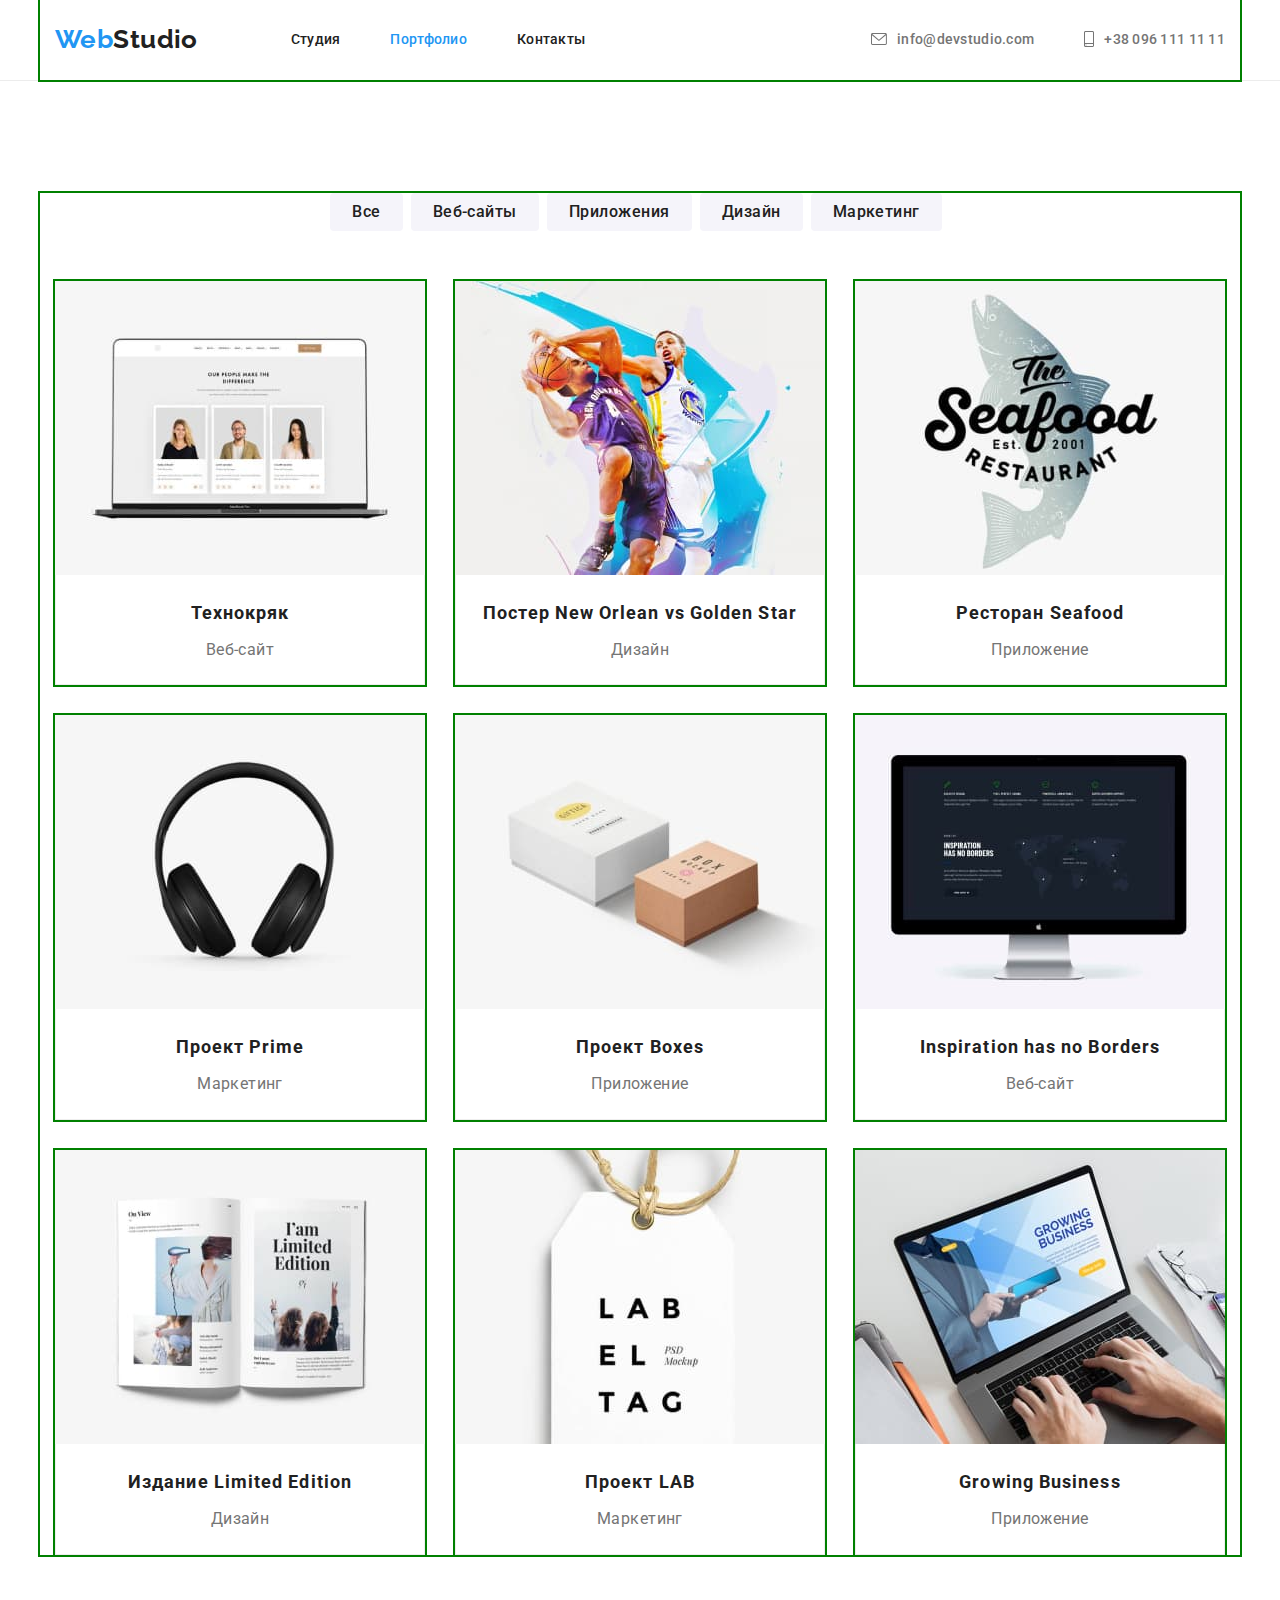
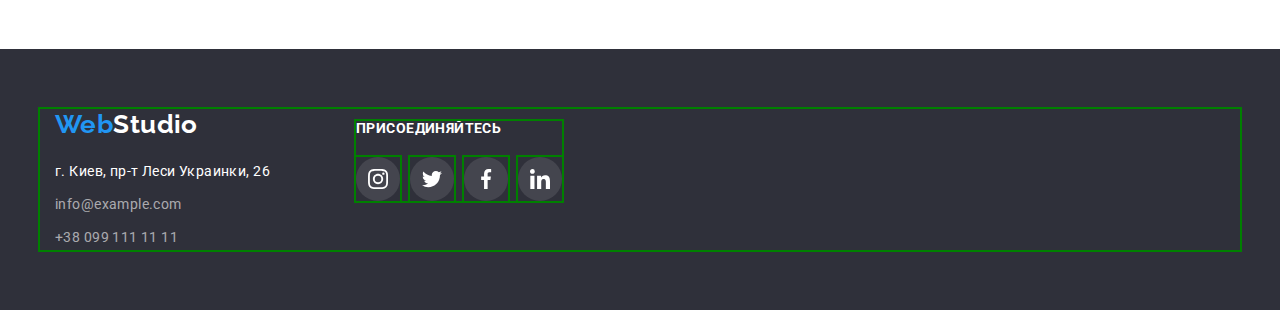
==== commit 8cf7e8d1: "портфолио при смене ширины" ====
--- a/portfolio.html
+++ b/portfolio.html
@@ -23,13 +23,13 @@
   <body class="portfolio-page">
     <!--Верхняя линия-->
     <header class="section header">
-      <div class="container flexbox">
-        <nav class="studio-nav flexbox">
+      <div class="container topline flexbox">
+        <nav class="studio-nav nomargin flexbox">
           <a href="" class="link logo">
             <span class="logo-part-one">Web</span>Studio</a
           >
 
-          <ul class="studio-list-page list flexbox">
+          <ul class="list studio-list-page flexbox">
             <li class="item">
               <a href="./index.html" class="link">Студия</a>
             </li>
@@ -41,14 +41,22 @@
             </li>
           </ul>
         </nav>
-        <ul class="studio-list-contacts list flexbox">
+        <ul class="list studio-list-contacts flexbox">
           <li class="item">
-            <a href="mailto:info@devstudio.com" class="link"
-              >info@devstudio.com</a
+            <a href="mailto:info@devstudio.com" class="link flexbox">
+              <svg class="contact-mail-icon">
+                <use href="./images/sprite.svg#icon-envelope"></use>
+              </svg>
+              info@devstudio.com</a
             >
           </li>
           <li class="item">
-            <a href="tel:+380961111111" class="link">+38 096 111 11 11</a>
+            <a href="tel:+380961111111" class="link flexbox">
+              <svg class="contact-tell-icon">
+                <use href="./images/sprite.svg#icon-smartphone"></use>
+              </svg>
+              +38 096 111 11 11</a
+            >
           </li>
         </ul>
       </div>
@@ -74,7 +82,7 @@
           <!--Проекты-->
           <ul class="list portfolio-list flexbox wrap">
             <li class="portfolio-card">
-              <a href="" class="link">
+              <a href="" class="link portfolio-link">
                 <div class="portfolio-card-image">
                   <img
                     src="./images/project-1.jpg"
@@ -89,7 +97,7 @@
               </a>
             </li>
             <li class="portfolio-card">
-              <a href="" class="link">
+              <a href="" class="link portfolio-link">
                 <div class="portfolio-card-image">
                   <img
                     src="./images/project-2.jpg"
@@ -97,7 +105,6 @@
                     width="370"
                   />
                 </div>
-
                 <div class="portfolio-card-title">
                   <h2 class="title">
                     Постер <span lang="en">New Orlean vs Golden Star</span>
@@ -108,23 +115,24 @@
               </a>
             </li>
             <li class="portfolio-card">
-              <a href="" class="link">
+              <a href="" class="link portfolio-link">
                 <div class="portfolio-card-image">
                   <img
                     src="./images/project-3.jpg"
                     alt="Логотип ресторана The Seafood."
                     width="370"
                   />
-                </div>
-
-                <div class="portfolio-card-title">
-                  <h2 class="title">Ресторан <span lang="en">Seafood</span></h2>
-                  <p class="text nomargin">Приложение</p>
-                </div>
-              </a>
-            </li>
-            <li class="portfolio-card">
-              <a href="" class="link">
+                  <div class="portfolio-card-title">
+                    <h2 class="title">
+                      Ресторан <span lang="en">Seafood</span>
+                    </h2>
+                    <p class="text nomargin">Приложение</p>
+                  </div>
+                </div>
+              </a>
+            </li>
+            <li class="portfolio-card">
+              <a href="" class="link portfolio-link">
                 <div class="portfolio-card-image">
                   <img
                     src="./images/project-4.jpg"
@@ -140,7 +148,7 @@
               </a>
             </li>
             <li class="portfolio-card">
-              <a href="" class="link">
+              <a href="" class="link portfolio-link">
                 <div class="portfolio-card-image">
                   <img
                     src="./images/project-5.jpg"
@@ -157,7 +165,7 @@
               </a>
             </li>
             <li class="portfolio-card">
-              <a href="" class="link">
+              <a href="" class="link portfolio-link">
                 <div class="portfolio-card-image">
                   <img
                     src="./images/project-6.jpg"
@@ -173,7 +181,7 @@
               </a>
             </li>
             <li class="portfolio-card">
-              <a href="" class="link">
+              <a href="" class="link portfolio-link">
                 <div class="portfolio-card-image">
                   <img
                     src="./images/project-7.jpg"
@@ -191,7 +199,7 @@
               </a>
             </li>
             <li class="portfolio-card">
-              <a href="" class="link">
+              <a href="" class="link portfolio-link">
                 <div class="portfolio-card-image">
                   <img src="./images/project-8.jpg" alt="Бирка." width="370" />
                 </div>
@@ -204,7 +212,7 @@
               </a>
             </li>
             <li class="portfolio-card">
-              <a href="" class="link">
+              <a href="" class="link portfolio-link">
                 <div class="portfolio-card-image">
                   <img
                     src="./images/project-9.jpg"
@@ -224,30 +232,54 @@
       </section>
     </main>
     <footer class="section footer">
-      <div class="container">
+      <div class="container flexbox">
         <div class="footer-contacts">
-          <a href="" class="logo link">
+          <a href="" class="link logo">
             <span class="logo-part-one">Web</span
             ><span class="logo-part-two">Studio</span></a
           >
 
-          <address class="footer-address">
-            <p class="address-mail">г. Киев, пр-т Леси Украинки, 26</p>
-            <a href="mailto:info@example.com" class="address-email link"
+          <address class="footer-address .nomargin">
+            <p class="address-mail nomargin">г. Киев, пр-т Леси Украинки, 26</p>
+            <a href="mailto:info@example.com" class="link address-email"
               >info@example.com
             </a>
-            <a href="tel:+380991111111" class="address-tel link"
+            <a href="tel:+380991111111" class="link address-tel"
               >+38 099 111 11 11</a
             >
           </address>
         </div>
         <div class="footer-social">
           <p class="nomargin text">Присоединяйтесь</p>
-          <ul class="social-list list">
-            <li class="social-item"></li>
-            <li class="social-item"></li>
-            <li class="social-item"></li>
-            <li class="social-item"></li>
+          <ul class="list social-list flexbox">
+            <li class="social-item">
+              <a href="" class="social-link flexbox">
+                <svg class="social-icon">
+                  <use href="./images/sprite.svg#icon-instagram"></use>
+                </svg>
+              </a>
+            </li>
+            <li class="social-item">
+              <a href="" class="social-link flexbox">
+                <svg class="social-icon">
+                  <use href="./images/sprite.svg#icon-twitter"></use>
+                </svg>
+              </a>
+            </li>
+            <li class="social-item">
+              <a href="" class="social-link flexbox">
+                <svg class="social-icon">
+                  <use href="./images/sprite.svg#icon-facebook"></use>
+                </svg>
+              </a>
+            </li>
+            <li class="social-item">
+              <a href="" class="social-link flexbox">
+                <svg class="social-icon">
+                  <use href="./images/sprite.svg#icon-linkedin"></use>
+                </svg>
+              </a>
+            </li>
           </ul>
         </div>
       </div>
--- a/css/styles.css
+++ b/css/styles.css
@@ -80,7 +80,7 @@
 
 /* Параметры основного контейнера макета */
 .container {
-  width: 1500px;
+  width: 1200px;
   margin-left: auto;
   margin-right: auto;
   padding-left: 15px;
@@ -307,10 +307,6 @@
   width: 70px;
   height: 70px;
 }
-/* Параметры списка секции Чем мы занимаемся */
-.activity-list {
-  align-items: flex-end;
-}
 
 /* Параметры заголовка в секции Чем мы занимаемся */
 .activity .title {
@@ -356,6 +352,8 @@
 
   background-color: var(--bgd-primary);
   border-radius: 0px 0px 4px 4px;
+  box-shadow: 0px 1px 3px rgba(0, 0, 0, 0.12), 0px 1px 1px rgba(0, 0, 0, 0.14),
+    0px 2px 1px rgba(0, 0, 0, 0.2);
 }
 
 .team-card:not(:nth-child(4n)) {
@@ -408,12 +406,15 @@
   --color4: var(--text-white);
 }
 
+.clients .item {
+  justify-content: center;
+  align-items: center;
+}
 .clients .title {
   margin-bottom: 50px;
 }
 
 .clients-list > .item {
-  display: block;
   width: calc((100% - 30px * 5) / 6);
   height: 90px;
   border: 1px solid var(--bgd-icon);
@@ -423,13 +424,6 @@
 
 .clients-list .item:not(:nth-child(6n)) {
   margin-right: 30px;
-}
-
-.client-link {
-  width: 170px;
-  height: 90px;
-  justify-content: center;
-  align-items: center;
 }
 
 .client-link:hover {
@@ -551,7 +545,16 @@
 /* Без фиксированной высоты при добавлении новой карточки меняется размер в последнем ряду */
 .portfolio-card {
   width: calc((100% - 2 * 30px) / 3);
-  height: 404px;
+
+  display: flex;
+  justify-content: center;
+}
+
+.portfolio-link {
+  flex-direction: column;
+
+  justify-content: center;
+  align-items: center;
 }
 
 /* Заголовки под карточками в списке Портфолио */
@@ -568,13 +571,6 @@
 /* Скрываем заголовок секции Портфолио цветом в фон */
 .portfolio > .title {
   color: var(--text-white);
-}
-
-/* Делаю центрирование img в div, важно при использовании calc для изменения
- ширины основного контейнера */
-.portfolio-card-image {
-  display: flex;
-  justify-content: center;
 }
 
 /* Делаю бордер для части карточки */
@@ -583,8 +579,6 @@
   border-right: 1px solid var(--bgd-border);
   border-bottom: 1px solid var(--bgd-border);
   border-left: 1px solid var(--bgd-border);
-
-  text-align: left;
 }
 
 /*  Параметры пунктов фильтров для портфолио */
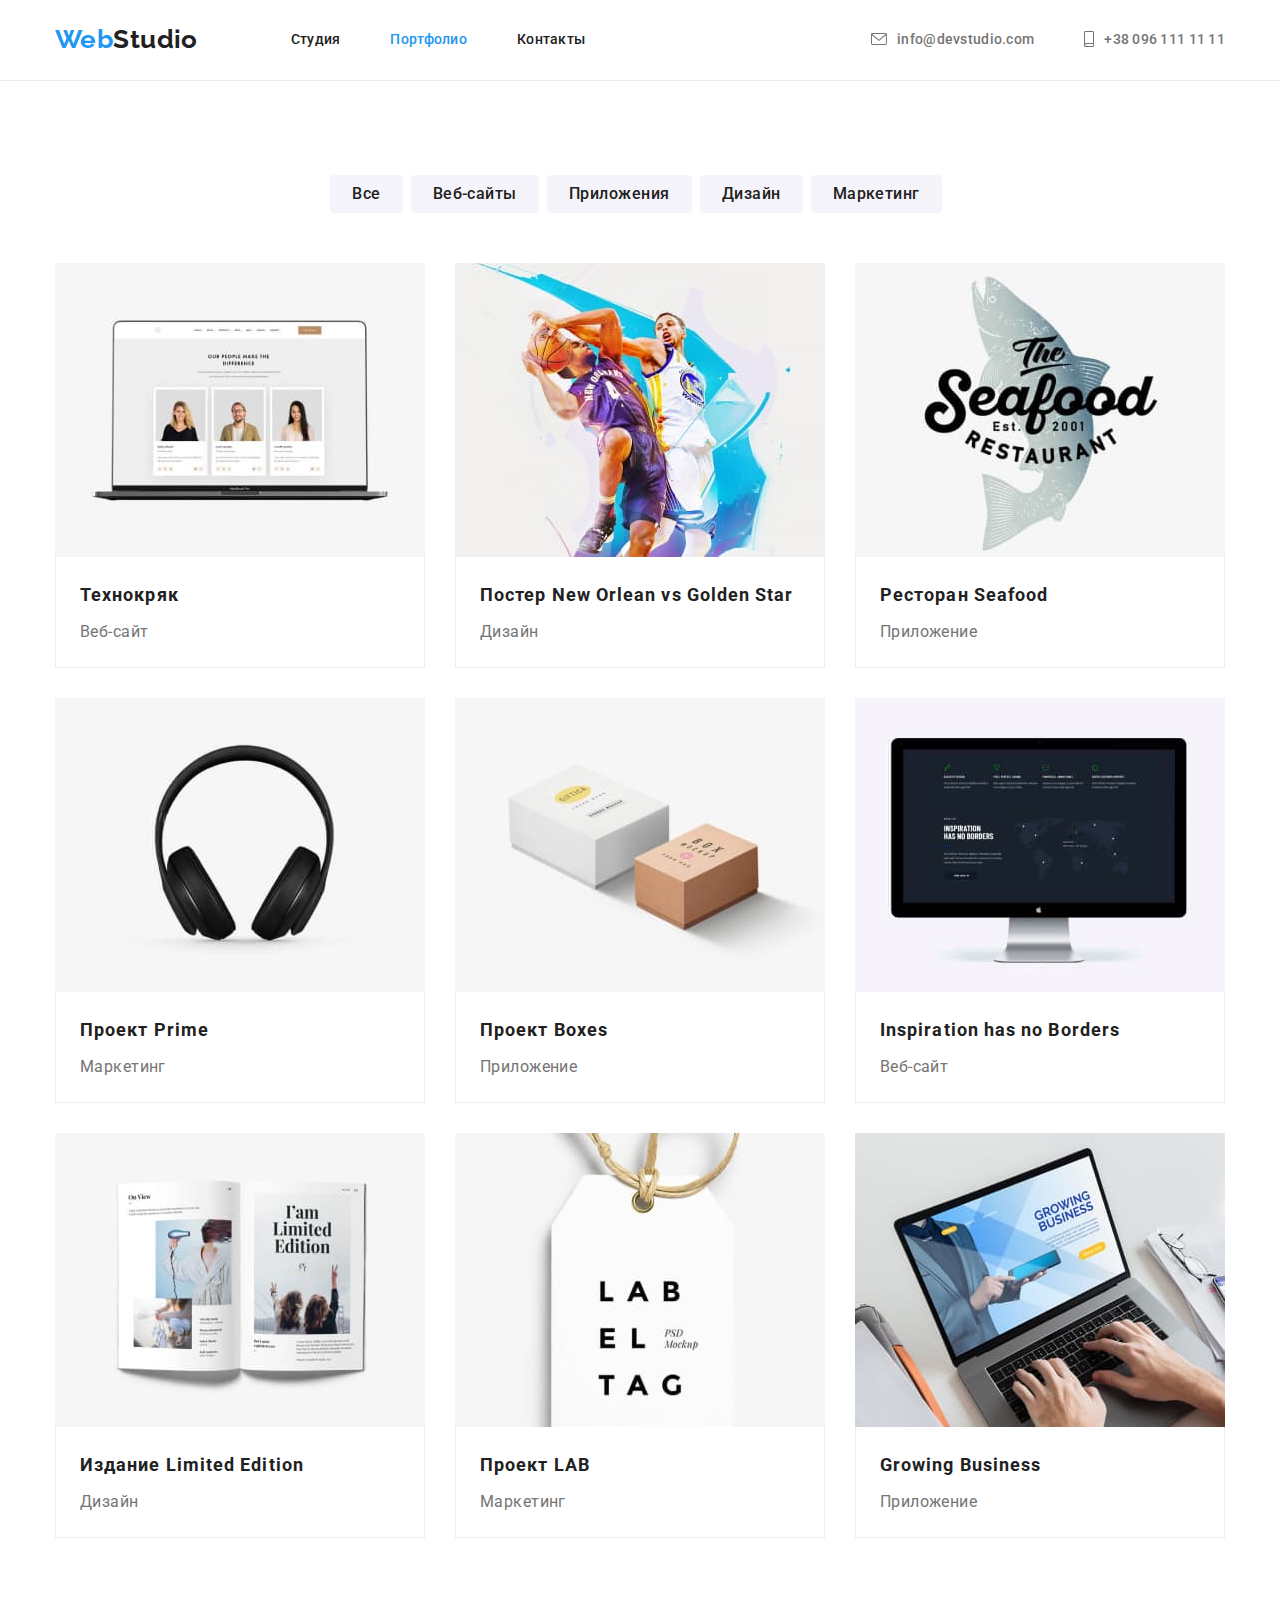
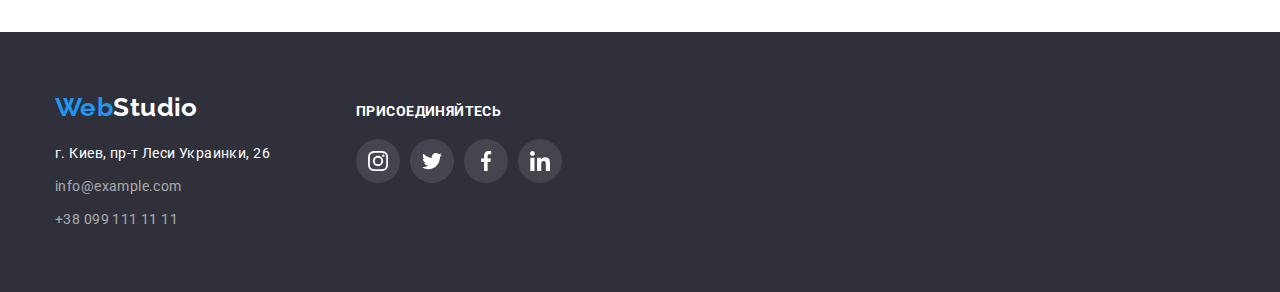
==== commit 510f9b08: "Первый итог по ДЗ4" ====
--- a/portfolio.html
+++ b/portfolio.html
@@ -64,7 +64,7 @@
     <main>
       <section class="section portfolio">
         <!--  Позже скрыть заголовок этой секции-->
-        <h1 class="title nomargin">Портфолио</h1>
+        <h1 class="visually-hidden">Портфолио</h1>
         <div class="container">
           <ul class="portfolio-filter list flexbox">
             <li><button type="button" class="button">Все</button></li>
--- a/css/styles.css
+++ b/css/styles.css
@@ -57,6 +57,17 @@
   margin: 0px;
 }
 
+.visually-hidden {
+  position: absolute;
+  width: 1px;
+  height: 1px;
+  margin: -1px;
+  border: 0;
+  padding: 0;
+  clip: rect(0 0 0 0);
+  overflow: hidden;
+}
+
 /* Убираем марджины у списков, заголовков, ссылках, адресах по классу nomargin */
 .nomargin,
 .title {
@@ -116,16 +127,9 @@
 .activity {
   padding-bottom: 94px;
 }
-/*ставлю на 24px (высота заголовка h1) меньше верхний паддинг */
-/* так как расстояние между секциями должно быть 94px и делаю цвет таких загоовков в цвет фона */
+
 .portfolio {
-  padding-top: 70px;
   border-top: 1px solid var(--bgd-line);
-}
-/* ставлю на 41px (высота заголовка h1) меньше верхний паддинг */
-/* так как расстояние между секциями должно быть 94px  и делаю цвет таких загоовков в цвет фона */
-.features {
-  padding-top: 53px;
 }
 
 .background {
@@ -546,16 +550,16 @@
 .portfolio-card {
   width: calc((100% - 2 * 30px) / 3);
 
-  display: flex;
+  /* display: flex; */
+  /* justify-content: center; */
+}
+
+/* .portfolio-link {
+  flex-direction: column;
+
   justify-content: center;
-}
-
-.portfolio-link {
-  flex-direction: column;
-
-  justify-content: center;
-  align-items: center;
-}
+  align-items: center;
+} */
 
 /* Заголовки под карточками в списке Портфолио */
 .portfolio-card .title {
@@ -579,6 +583,7 @@
   border-right: 1px solid var(--bgd-border);
   border-bottom: 1px solid var(--bgd-border);
   border-left: 1px solid var(--bgd-border);
+  text-align: start;
 }
 
 /*  Параметры пунктов фильтров для портфолио */
@@ -591,7 +596,7 @@
 
 /* ...........Для тестирования.................. */
 
-.container,
+/* .container,
 .features-card,
 .team-card,
 .activity-card,
@@ -600,4 +605,4 @@
 .footer-social,
 .features-image {
   outline: 2px solid green !important;
-}
+} */
